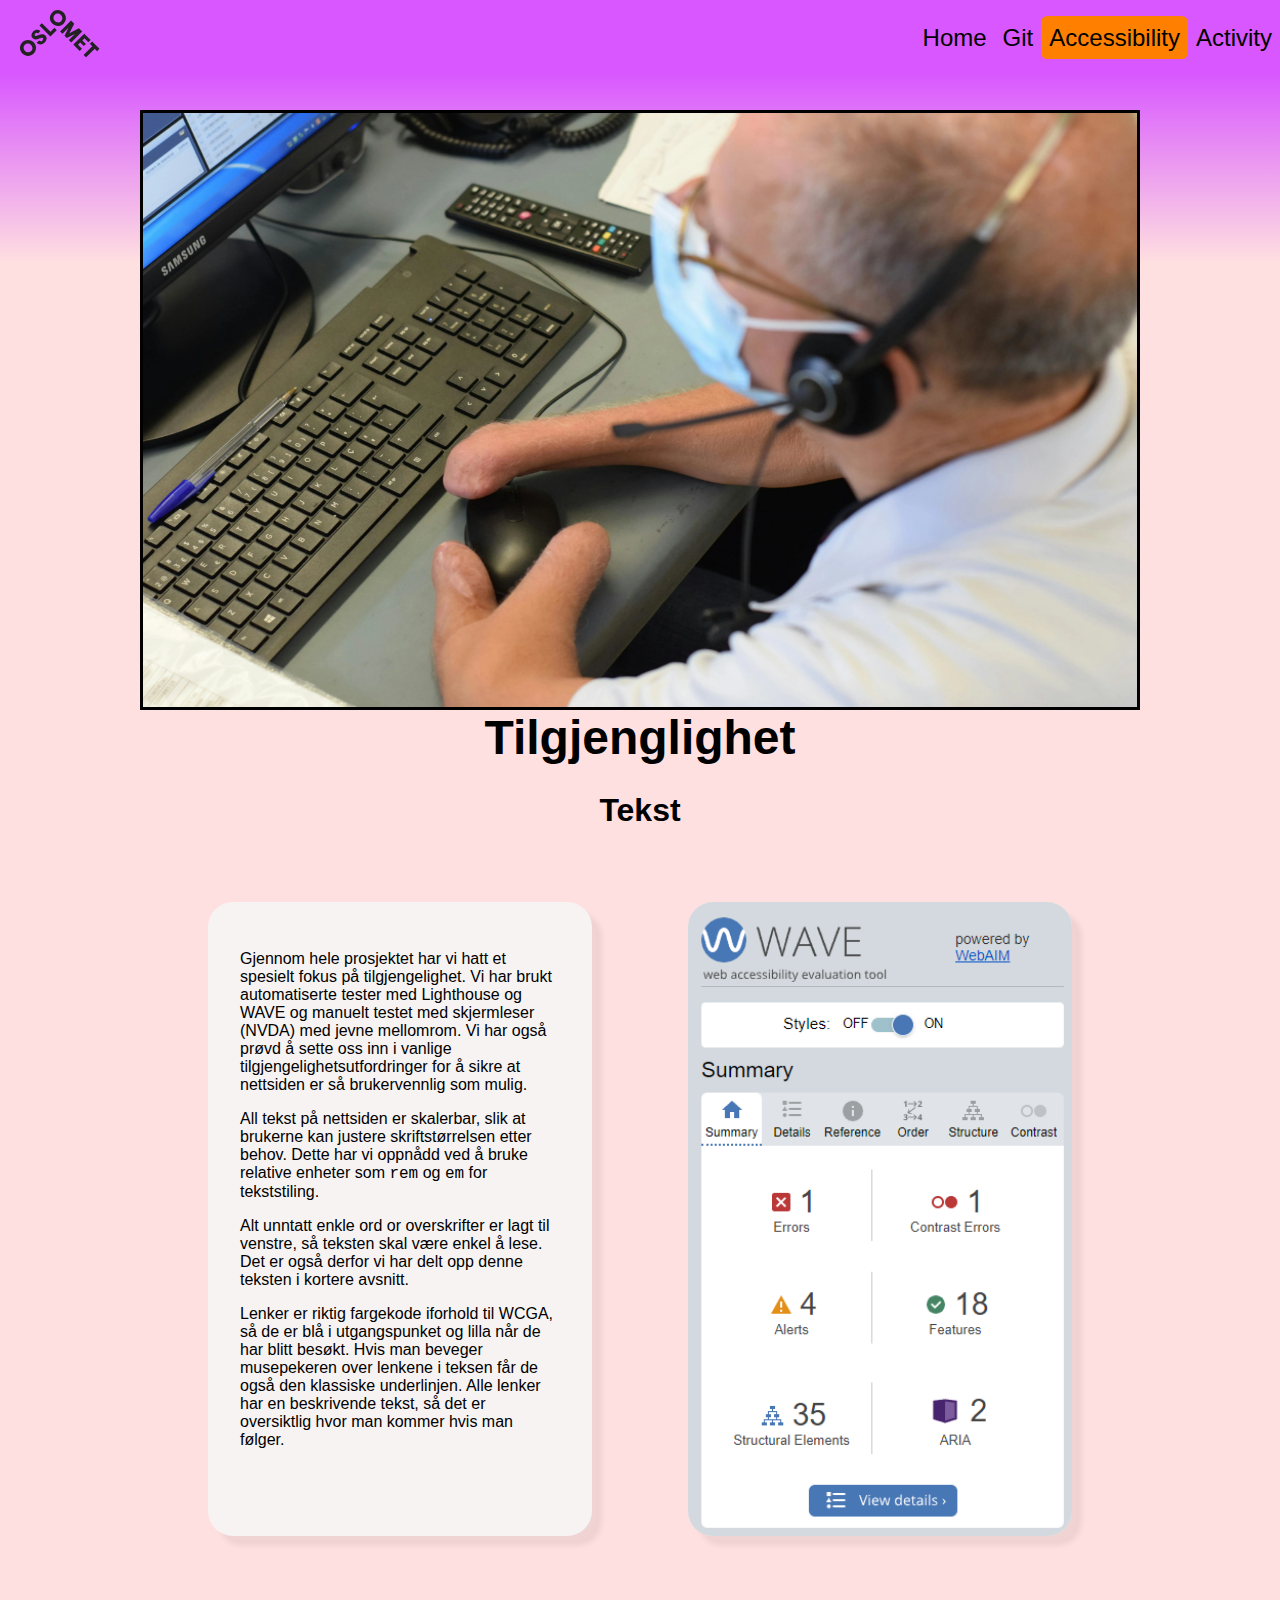
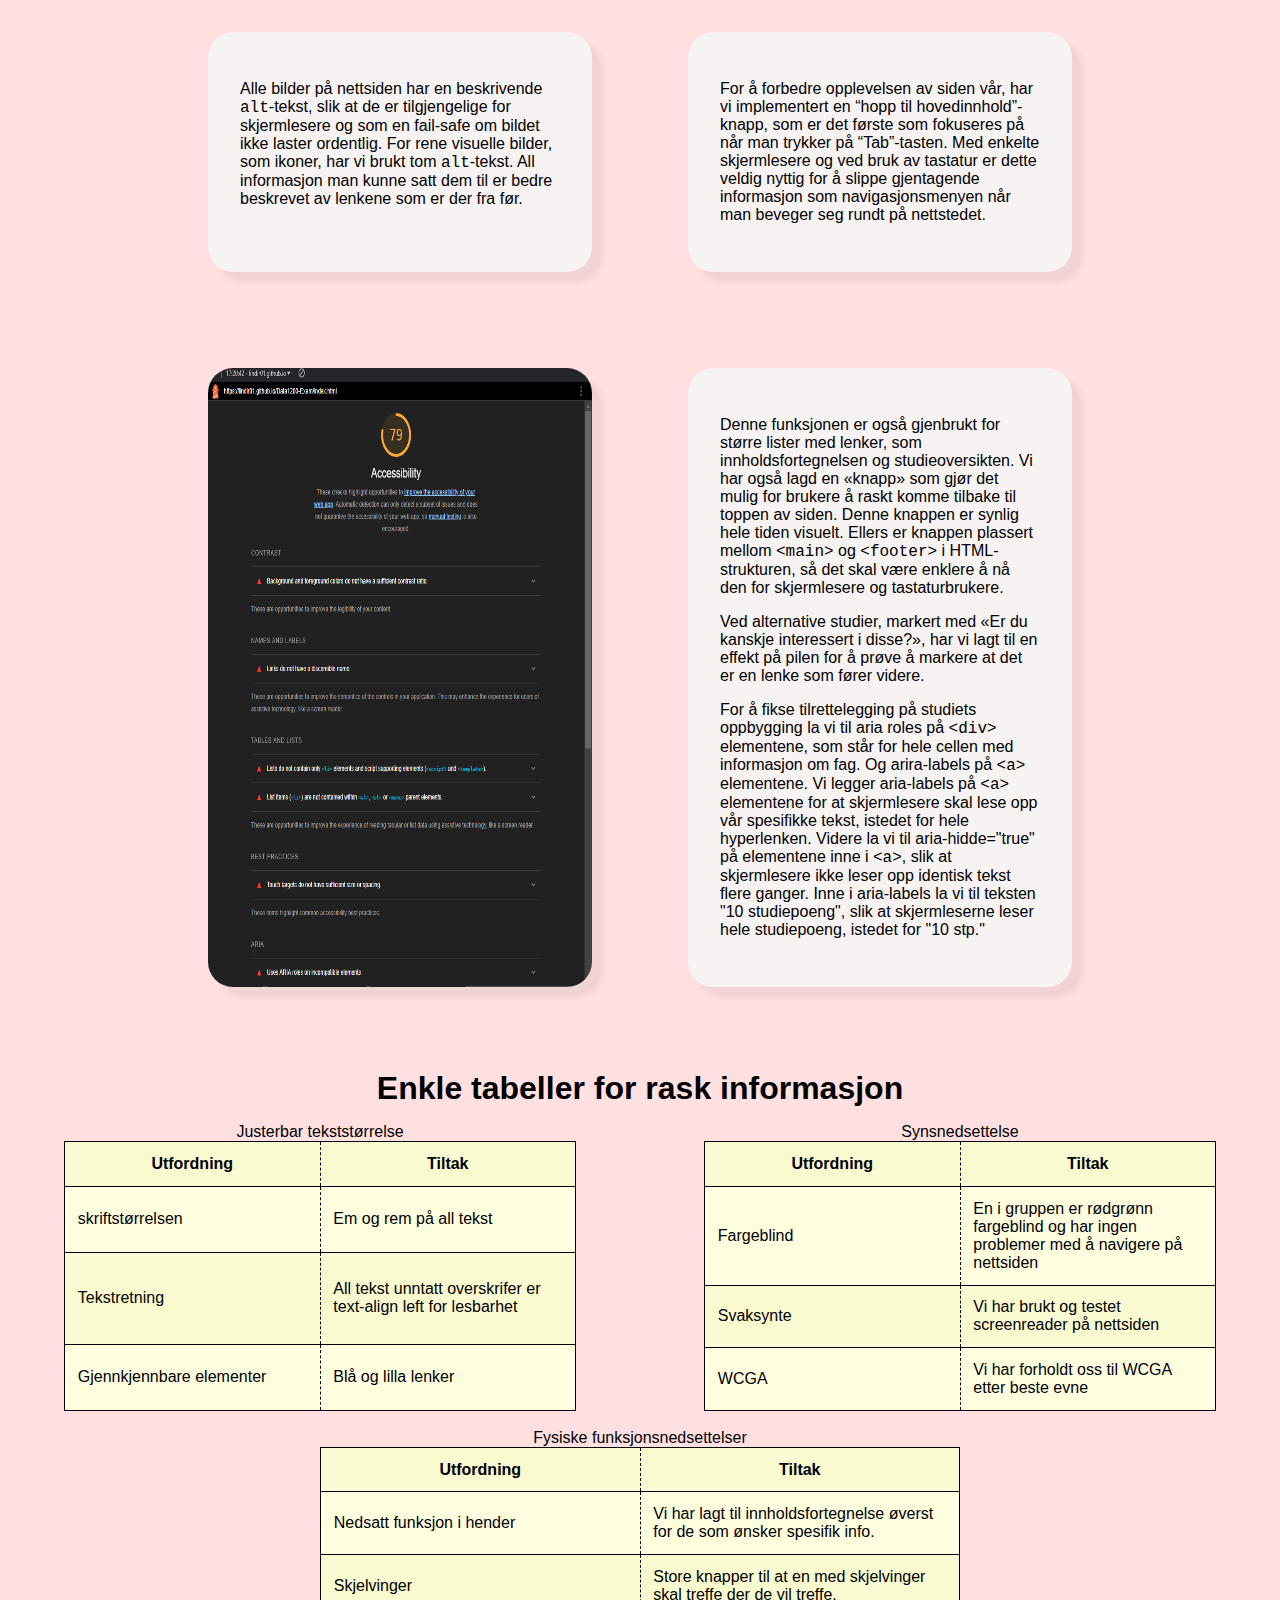
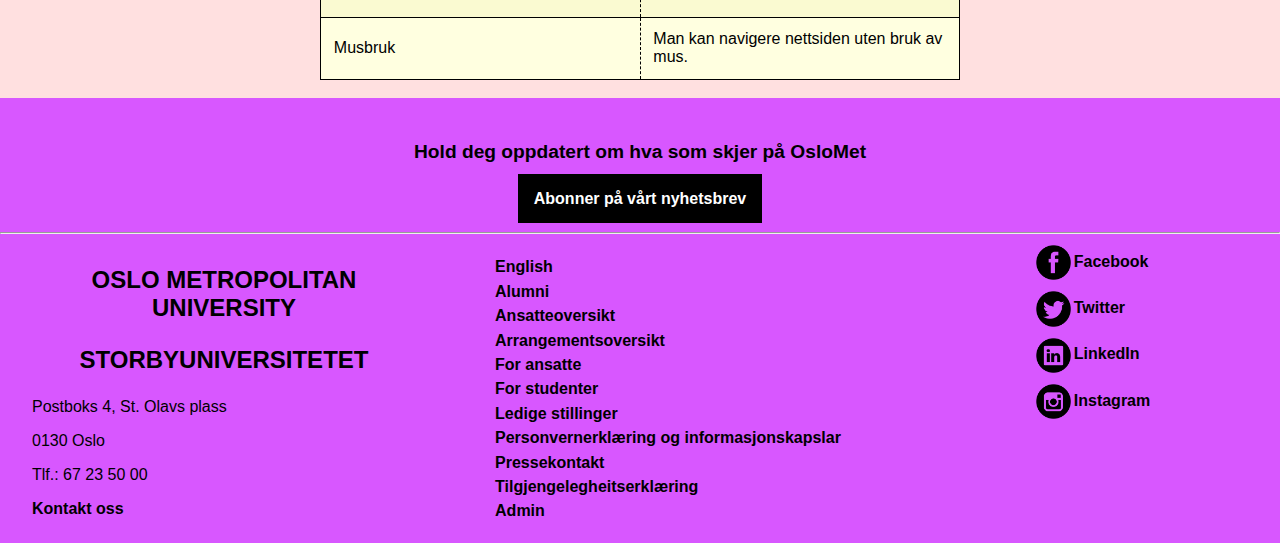
==== accessibility.html @ bd9e82fc "section -> article" ====
<!DOCTYPE html>
<html lang="no">

<head>
    <title>Accessibility - OsloMet</title>
    <link rel="icon" type="image/x-icon" href="media/images/shared/favicon-32x32.png">
    <meta name="viewport" content="width=device-width, initial-scale=1.0">
    <link rel="stylesheet" href="style/main.css">
    <meta charset="utf-8">
</head>

<body>
    <header>

        <!--for accesebility -->
        <a class="skiplinklist" href="#main">Hopp til innhold</a>
        
        <nav class="navbar">
            <!--oslomet logo white is clickable to home page-->
            <a href="index.html" class="logo-a">
                <img class="logo" src="media/images/shared/logo-uten-storbysuniversitetet.svg" alt="Logo for OsloMet" width="100px" height="100px">
            </a>

            <!--logo for burgermenu button-->
            <label class="hamburger-toggle-container" for="burger-toggle">
                <img src="media/images/shared/menu-black.svg" alt="Open menu" width="50px"><!-- Hidden behind logo -->
            </label>
            <!--actual checkbox button-->
            <input id="burger-toggle" type="checkbox">

            <!--menu and menu items-->
            <ul class="menu">
                <li class="navlist"><a href="index.html">Home</a></li>
                <li class="navlist"><a href="git.html">Git</a></li>
                <!--active class means its the page ur on and its highlighted-->
                <li class="navlist"><a href="accessibility.html" class="active">Accessibility</a></li>
                <li class="navlist"><a href="activity.html">Activity</a></li>
            </ul>
        </nav>
    </header>

    <main id="main" tabindex=”-1″>
        <div class="colorbox"></div>
        <img src="media/images/accessibility/accessibility.webp" width="250vw" class="firstmedia"
            alt="En person med nedsatt funksjonsevne i hendene bruker en datamaskin">
        <h1>Tilgjenglighet</h1>
        <h2>Tekst</h2>
        <article class="card-wrapper">
            <section class="card info-box">
                <p>
                Gjennom hele prosjektet har vi hatt et spesielt fokus på tilgjengelighet.
                Vi har brukt automatiserte tester  med Lighthouse og WAVE og manuelt testet med skjermleser (NVDA) med jevne mellomrom.
                Vi har også prøvd å sette oss inn i vanlige tilgjengelighetsutfordringer for å sikre at nettsiden er så brukervennlig som mulig. 
                </p>
                <p>
                All tekst på nettsiden er skalerbar, slik at brukerne kan justere skriftstørrelsen etter behov. 
                Dette har vi oppnådd ved å bruke relative enheter som <code>rem</code> og <code>em</code> for tekststiling. 
                </p>
                <p>
                Alt unntatt enkle ord or overskrifter er lagt til venstre, så teksten skal være enkel å lese. 
                Det er også derfor vi har delt opp denne teksten i kortere avsnitt.
                </p>
                <p>Lenker er riktig fargekode iforhold til WCGA, så de er blå i utgangspunket og lilla når de har blitt besøkt. 
               Hvis man beveger musepekeren over lenkene i teksen får de også den klassiske underlinjen.
                Alle lenker har en beskrivende tekst, så det er oversiktlig hvor man kommer hvis man følger.
                </p>
            </section>

            <img width="50%" src="media/images/accessibility/perna.png" alt="Lighthouse screenshot" class="card card-img">

            <section class="card info-box">
                <p> 
                     Alle bilder på nettsiden har en beskrivende <code>alt</code>-tekst, slik at de er tilgjengelige for skjermlesere og som en fail-safe om bildet ikke laster ordentlig. 
                    For rene visuelle bilder, som ikoner, har vi brukt tom <code>alt</code>-tekst. 
                    All informasjon man kunne satt dem til er bedre beskrevet av lenkene som er der fra før. 
                </p>
            </section>
            <section class="card info-box">
                <p> 
                    For å forbedre opplevelsen av siden vår, har vi implementert en “hopp til hovedinnhold”-knapp, som er det første som fokuseres på når man trykker på “Tab”-tasten. 
                    Med enkelte skjermlesere og ved bruk av tastatur er dette veldig nyttig for å slippe gjentagende informasjon som navigasjonsmenyen når man beveger seg rundt på nettstedet. 
                </p>
            </section>
            <img width="50%" src="media/images/accessibility/TEMP.png" alt="WAVE screenshot" class="card card-img">
            <section class="card info-box">
                <p>
                    Denne funksjonen er også gjenbrukt for større lister med lenker, som innholdsfortegnelsen og studieoversikten. 
                    Vi har også lagd en «knapp» som gjør det mulig for brukere å raskt komme tilbake til toppen av siden. 
                    Denne knappen er synlig hele tiden visuelt.
                    Ellers er knappen plassert mellom <code>&lt;main&gt;</code> og <code>&lt;footer&gt;</code> i HTML-strukturen, så det skal være enklere å nå den for skjermlesere og tastaturbrukere.
                </p> 
                <p> 
                    Ved alternative studier, markert med «Er du kanskje interessert i disse?», har vi lagt til en effekt på pilen for å prøve å markere at det er en lenke som fører videre. </p>
                  <p>  For å fikse tilrettelegging på studiets oppbygging la vi til aria roles på <code>&lt;div&gt;</code>  elementene, som står for hele cellen med informasjon om fag. Og arira-labels på <code>&lt;a&gt;</code> elementene. 
                    Vi legger aria-labels på <code>&lt;a&gt;</code>  elementene for at skjermlesere skal lese opp vår spesifikke tekst, istedet for hele hyperlenken. 
                    Videre la vi til aria-hidde="true" på elementene inne i <code>&lt;a&gt;</code>, slik at skjermlesere ikke leser opp identisk tekst flere ganger. 
                    Inne i aria-labels la vi til teksten "10 studiepoeng", slik at skjermleserne leser hele studiepoeng, istedet for "10 stp."
                </p>
            </section>               
        </article>
        <h2>Enkle tabeller for rask informasjon</h2>
        <!-- Tables -->
        <article class="table-wrapper">
            <!-- Table 1 -->
            <table class="accessibility-table top-tables">
                <caption>Justerbar tekststørrelse</caption>
                <thead>
                    <tr>
                        <th scope="col">Utfordning</th>
                        <th scope="col">Tiltak</th>
                    </tr>
                </thead>
                <tbody>
                    <tr>
                        <td>skriftstørrelsen</td>
                        <td>Em og rem på all tekst</td>
                    </tr>
                    <tr>
                        <td>Tekstretning</td>
                        <td>All tekst unntatt overskrifer er text-align left for lesbarhet</td>
                    </tr>
                    <tr>
                        <td>Gjennkjennbare elementer</td>
                        <td>Blå og lilla lenker</td>
                    </tr>
                </tbody>
            </table>
            <!-- Table 2 -->
            <table class="accessibility-table top-tables">
                <caption>Synsnedsettelse</caption>
                <thead>
                    <tr>
                        <th scope="col">Utfordning</th>
                        <th scope="col">Tiltak</th>
                    </tr>
                </thead>
                <tbody>
                    <tr>
                        <td>Fargeblind</td><!-- Utfordning -->
                        <td>En i gruppen er rødgrønn fargeblind og har ingen problemer med å navigere på nettsiden</td><!-- Tiltak -->
                    </tr>
                    <tr>
                        <td>Svaksynte</td><!-- Utfordning -->
                        <td>Vi har brukt og testet screenreader på nettsiden</td><!-- Tiltak -->
                    </tr>
                    <tr>
                        <td>WCGA</td><!-- Utfordning -->
                        <td>Vi har forholdt oss til WCGA etter beste evne</td><!-- Tiltak -->
                    </tr>
                </tbody>
            </table>
            <!-- Table 3 -->
            <table class="accessibility-table bottom-table">
                <caption>Fysiske funksjonsnedsettelser</caption>
                <thead>
                    <tr>
                        <th scope="col">Utfordning</th>
                        <th scope="col">Tiltak</th>
                    </tr>
                </thead>
                <tbody>
                    <tr>
                        <td>Nedsatt funksjon i hender</td>
                        <td>Vi har lagt til innholdsfortegnelse øverst for de som ønsker spesifik info.</td>
                    </tr>
                    <tr>
                        <td>Skjelvinger</td>
                        <td>Store knapper til at en med skjelvinger skal treffe der de vil treffe.</td>
                    </tr>
                    <tr>
                        <td>Musbruk</td>
                        <td>Man kan navigere nettsiden uten bruk av mus.</td>
                    </tr>
                </tbody>
            </table>
        </article>

    </main>

    <footer>
        <div class="footer-top">
            <p>Hold deg oppdatert om hva som skjer på OsloMet</p>
            <a href="https://www.oslomet.no/nyhetsbrev">Abonner på vårt nyhetsbrev</a>
        </div>
        <hr>
        <article>
            <div class="info">
                <div class="heading">
                    <p>OSLO&nbsp;METROPOLITAN UNIVERSITY</p>
                    <p>STORBYUNIVERSITETET</p>
                </div>
                <p>Postboks&nbsp;4, St.&nbsp;Olavs&nbsp;plass</p>
                <p>0130&nbsp;Oslo</p>
                <p>Tlf.:&nbsp;67&nbsp;23&nbsp;50&nbsp;00</p>
                <a href="https://www.oslomet.no/om/kontakt">Kontakt&nbsp;oss</a>
            </div>
            <ul class="lenker">
                <li><a href="https://www.oslomet.no/en">English</a></li>
                <li><a href="https://www.oslomet.no/alumni">Alumni</a></li>
                <li><a href="https://www.oslomet.no/om/ansatteoversikt">Ansatteoversikt</a></li>
                <li><a href="https://www.oslomet.no/om/arrangement/arrangementsoversikt">Arrangementsoversikt</a></li>
                <li><a href="https://www.oslomet.no/om/for-ansatte">For ansatte</a></li>
                <li><a href="https://www.oslomet.no/om/for-studenter">For studenter</a></li>
                <li><a href="https://www.oslomet.no/om/ledige-stillinger">Ledige stillinger</a></li>
                <li><a href="https://www.oslomet.no/om/personvernerklering-informasjonskapslar">Personvernerklæring og
                        informasjonskapslar</a></li>
                <li><a href="https://www.oslomet.no/om/pressekontakt">Pressekontakt</a></li>
                <li><a href="https://www.oslomet.no/om/tilgjengelegheitserklering">Tilgjengelegheitserklæring</a></li>
                <li><a href="https://www-admin.oslomet.no/admin/view/content/58148">Admin</a></li>
            </ul>
            <ul class="sosiale">
                <!--We got the social media icons from  Picons Social, a website where you can download free to use icons-->
                <li><a href="https://www.facebook.com/oslomet/"><img src="media\images\shared\facebook-icon.png" width="40px" height="40px">Facebook</a></li>
                <li><a href="https://twitter.com/oslomet"><img src="media\images\shared\twitter-icon.png" width="40px" height="40px">Twitter</a></li>
                <li><a href="https://no.linkedin.com/school/oslomet/"><img src="media\images\shared\linkedin-icon.png" width="40px" height="40px">LinkedIn</a></li>
                <li><a href="https://www.instagram.com/oslomet/?hl=nb"><img src="media\images\shared\instagram-icon.png" width="40px" height="40px">Instagram</a></li>
            </ul>
        </article>
    </footer>
</body>

</html>
---- style/main.css ----
/* CSS STRUCTURE

    REMEMBER TO ADD SPECIFIC LINES TO FIND EACH SEGMENT

    General Styles 1-1
        Format 1-1
        Text 1-1
        Table 1-1
    Site Wide 1-1
        Utilities 1-1
        Header 1-1
        Body 1-1
        Footer 1-1
        Media 1-1
    Page Specific 1-1
        Index 1-1
        Accessibility 1-1
        Git 1-1
        Activity 1-1
    Media Queries 1-1
        Thin Screen 1-1
            Site Wide 1-1
            Index 1-1

        Ultrawide 1-1
*/

/* notater for sorterting 
cards for sitewide */

/* Ascii art made big enough to read in the editor minimap */

/* || General Styles
 _______  _______  _        _______  _______  _______  _          _______ _________          _        _______  _______ 
(  ____ \(  ____ \( (    /|(  ____ \(  ____ )(  ___  )( \        (  ____ \\__   __/|\     /|( \      (  ____ \(  ____ \
| (    \/| (    \/|  \  ( || (    \/| (    )|| (   ) || (        | (    \/   ) (   ( \   / )| (      | (    \/| (    \/
| |      | (__    |   \ | || (__    | (____)|| (___) || |        | (_____    | |    \ (_) / | |      | (__    | (_____ 
| | ____ |  __)   | (\ \) ||  __)   |     __)|  ___  || |        (_____  )   | |     \   /  | |      |  __)   (_____  )
| | \_  )| (      | | \   || (      | (\ (   | (   ) || |              ) |   | |      ) (   | |      | (            ) |
| (___) || (____/\| )  \  || (____/\| ) \ \__| )   ( || (____/\  /\____) |   | |      | |   | (____/\| (____/\/\____) |
(_______)(_______/|/    )_)(_______/|/   \__/|/     \|(_______/  \_______)   )_(      \_/   (_______/(_______/\_______) 
Format 1-1
Text   1-1    */
/*  -Format */

html {
    scroll-behavior: smooth;
}

:root {
    --primarycolor: hsl(286, 100%, 67%);  /* Når vi finner farge vi vil lande på: https://venngage.com/tools/accessible-color-palette-generator // https://coolors.co/contrast-checker/07111d-ccb3e6 */
    --secondarycolor: hsl(0, 100%, 94%);
    --highlightcolor: hsl(30, 100%, 50%);
    --courseboxes: hsl(0, 0%, 81%);
    --valgfagboxes: hsl(0, 0%, 76%);
    --card-background: hsl(0, 18%, 96%);
    --black: hsl(0, 0%, 0%);
    --white: hsl(0, 0%, 100%);
    --blackshadow: hsla(0, 0%, 7%, 0.063);
    --table-odd: hsl(60, 100%, 94%);
    --table-even: hsl(60, 80%, 90%);
}


main {
    display: flex;
    flex-direction: column;
    overflow: hidden;
}

body {
    margin: 0;
    padding: 0;
    background-color: var(--secondarycolor);
    font-family: Arial, Helvetica, sans-serif;
    font-size: 1rem;
}

article {
    margin-left: auto;
    margin-right: auto;
    scroll-margin: 30vh;
}

*,
*::before,
*::after {
    box-sizing: border-box;
}

/*  -Text */


.intro, h1,h2,h3,h4 {text-align: center;}

h1 {
    margin-top: 0;
    margin-bottom: 0;
    margin-right: auto;
    margin-left: auto;
    padding-top: 0;
    padding-bottom: 0;
    font-size: 3em;
}

h1+p,
h2 {
    font-size: 2em;
    margin-bottom: 0.5em;
}


a {
    text-decoration: none;
}

.link-underline a,
.card a {
    font-weight: bold;
    border-bottom: 2px
    
}

.link-underline a:hover {
    border-bottom: 2px solid black;
}


.text-section {
    width: 100%;
    padding: 1rem 4rem 1rem 4rem;
}

.text-section .heading{font-size: 2rem;}

.center-text {
    margin-left: auto;
    margin-right: auto;
}

/* -Table */
table{
    border-collapse: collapse;
    border-style: solid;
    border-color: var(--black);
    border-width: 1px;
    margin-left: auto;
    margin-right: auto;
    margin-bottom: 2vh;
}

tr {
    border-bottom-style: solid;
    border-bottom-color: var(--black);
    border-bottom-width: 1px;
}

th, td {
    border-style: dashed;
    border-color: var(--black);
    border-width: 1px;
    padding-left: 1px;
    padding-top: 0.5em;
    padding-bottom: 0.75em;
    padding: 1vw;
}

tbody tr:nth-child(odd) {background-color: var(--table-odd)}
tbody tr:nth-child(even),thead {background-color: var(--table-even)}

/* ────────────────────────────────────────────────────────────── */

/* || Site Wide
 _______ __________________ _______            _________ ______   _______ 
(  ____ \\__   __/\__   __/(  ____ \  |\     /|\__   __/(  __  \ (  ____ \
| (    \/   ) (      ) (   | (    \/  | )   ( |   ) (   | (  \  )| (    \/
| (_____    | |      | |   | (__      | | _ | |   | |   | |   ) || (__    
(_____  )   | |      | |   |  __)     | |( )| |   | |   | |   | ||  __)   
      ) |   | |      | |   | (        | || || |   | |   | |   ) || (      
/\____) |___) (___   | |   | (____/\  | () () |___) (___| (__/  )| (____/\
\_______)\_______/   )_(   (_______/  (_______)\_______/(______/ (_______/
Utilities 1-1
Header 1-1
Body 1-1
Footer 1-1
Media 1-1                                                                          
*/

/* -Utilities */
.heading {
    font-size: 1.5em;
    font-weight: bold;
    text-align: center;
    color: var(--black)
}

.card-wrapper {
    display: flex;
    flex-wrap: wrap;
    justify-content: center;
    padding-top: 1vh;
    padding-bottom: 1vh;
}

.card {
    float: left;
    overflow: hidden;
    box-shadow: 10px 10px 5px var(--blackshadow); /* https://www.w3schools.com/css/css3_shadows_box.asp */
    box-sizing: border-box;
    width: 30%;
    border-radius: 25px;
    min-width: 150px;
    background-color: var(--card-background);
}

.card-wide{width: 65%;}

.card-img{
    margin: 3rem;
    min-width: 350px;            
}



.pagenavigationsection {
    display: flex;
    gap: 3rem;
    padding-top: 1rem;
    padding-bottom: 4rem;
}

.pagenavigation,
.pagenavigation ul  {
    border-left-width: 2px;
    border-left-style: solid;
    border-left-color: black;
    padding: 0;
    padding-bottom: 3px;
    list-style: none;
    list-style-position: inside;
}


.pagenavigation>li>a {
    margin-top: 0.67em;
    margin-bottom: 0.67em;
    font-size: 1.5em;
    font-weight: bold;
    line-height: 2em;
}

.pagenavigation>li>ul>li {padding-bottom: 7px;}

.pagenavigation>li>a::before,
.pagenavigation ul li::before {content: "────";}

/* Class for scrolling */
.scroll-top {
    position: fixed;
    z-index: 12;
    display: flex;
    bottom: 1vw;
    right: 1vw;
}

.scroll-top a {
    border-radius: .25rem;
    padding: 1rem;
    color: hsl(0, 0%, 100%);
    font-weight: 700;
    background-color: hsl(240, 100%, 50%);
}


/* -Header */
/*color on header, but not on activity since activity should be see throu*/
header:not(.activity-header) {
    z-index: 20;
    height: 4.5rem;
    width: 100%;
    background-color: var(--primarycolor);
}

/*highlight the active page ur on*/
.navbar .active {background-color: var(--highlightcolor);}

/*style the menu items text*/
.navbar a {
    border-radius: 0.4rem;
    padding: 0.5rem;
    font-size: 1.5rem;
    color: var(--black);
    text-align: center;
}

/*hover effecct*/
.navbar a:hover:not(.active, .logo-a) {background-color: var(--secondarycolor)}
#burger-toggle {display: none;}

.hamburger-toggle-container img {height: 2.5rem;}

/*size of toggle button for hamburger menu*/
.hamburger-toggle-container {
    position: absolute;
    top: 1rem;
    right: 1rem;
}

/*size of logo for burger menu*/
.logo {
    position: absolute;
    top: 0.6rem;
    left: 0.6rem;
    height: 3rem;
}


/* -Footer START*/
footer {
    /* Makes it so that the footer reaches all the way to the bottom of the screen */
    bottom: 0px;
    background-color: var(--primarycolor);
}

/* footer-top class seperates the top of the footer from the rest.
to get the footer to be built out of two seperate parts*/
.footer-top {
    padding: 1rem;
    text-align: center;
}

/* Makes the paragraphs on the top part of the footer bigger, making it more like a title*/
.footer-top p {
    padding: 0.5rem;
    font-size: larger;
    font-weight: 600;
}

/* Creates a noticable button for the news signup link */
.footer-top a {
    padding: 1rem;
    color: white;
    background-color: var(--black);
}

/* Gives all the bottom-footer links a constant dark colour with a heavier font */
footer a {
    color: var(--black);
    font-weight: 700;
}

/* Makes it so that when you hover your mouse over a link, it creates a clear line beneath it */
footer a:hover {text-decoration-line: underline;}

footer ul {
    list-style: none;
}

/* Creates space between the links in the footer */
footer li {padding-bottom: 0.4em;}

/* Creates a grid for the bottom layer of the footer */
footer article {
    display: grid;
    grid-template-columns: 30vw auto minmax(300px, 30vw) 1rem;
    grid-auto-rows: minmax(100px, auto);
    margin: auto;
    padding-left: 2rem;
}

/* Places the content in each class in the center of each column */
.info,
.lenker,
.sosiale {justify-self: center;}

/* Decides the placement of each class in the grid */
.info {grid-column: 1 / 2;}
.lenker {grid-column: 2 / 3;}

/* Creates grid location and adjusts position of social media icons */
.sosiale {
    grid-column: 3 / 4;
    margin-top: 0;
    max-width: fit-content;
}

/* Makes the social media icons line up with the text on their right */
footer img {
    position: relative;
    padding: 2%;
    vertical-align: middle;
}

/* -Footer END*/


/* -Media */
.firstmedia {
    margin-top: -12%;
    margin-left: auto;
    margin-right: auto;
    max-height: 600px;
    width: 80%;
    max-width: 1000px;
    border-style: solid;
}

video {
    margin-top: -15%;
    max-width: 1200px;
    border-style: solid;
}


/* -Body */
.section-primary-color {
    width: 100%;
    background-color: var(--primarycolor);
}

.section-secondary-color {
    width: 100%;
    background-color: var(--secondarycolor);
}

.colorbox {
    height: 15vmax;
    width: 100%;
    background-image: linear-gradient(var(--primarycolor), var(--secondarycolor));
}

/* ────────────────────────────────────────────────────────────── */

/* || Page Specific
 _______  _______  _______  _______    _______  _______  _______  _______ _________ _______ _________ _______ 
(  ____ )(  ___  )(  ____ \(  ____ \  (  ____ \(  ____ )(  ____ \(  ____ \\__   __/(  ____ \\__   __/(  ____ \
| (    )|| (   ) || (    \/| (    \/  | (    \/| (    )|| (    \/| (    \/   ) (   | (    \/   ) (   | (    \/
| (____)|| (___) || |      | (__      | (_____ | (____)|| (__    | |         | |   | (__       | |   | |      
|  _____)|  ___  || | ____ |  __)     (_____  )|  _____)|  __)   | |         | |   |  __)      | |   | |      
| (      | (   ) || | \_  )| (              ) || (      | (      | |         | |   | (         | |   | |      
| )      | )   ( || (___) || (____/\  /\____) || )      | (____/\| (____/\___) (___| )      ___) (___| (____/\
|/       |/     \|(_______)(_______/  \_______)|/       (_______/(_______/\_______/|/       \_______/(_______/
Index 1-1
Accessibility 1-1
Git 1-1
Activity 1-1                                                                                                               
*/

/* -Index */
a.skiplinklist {
    position: absolute;
    z-index: -10;
    overflow: hidden;
    color: #fff;
    padding-left: 5px;
    padding-right: 5px;
    padding-top: 5px;
    padding-bottom: 5px;
    font-size: 2em;
    background-color: var(--black);
}

a.skiplinklist:focus,
a.skiplinklist:active {
    z-index: 10;
    overflow: auto;
}
/* Black tag-cloud code from https://www.w3schools.com/howto/howto_css_tag_cloud.asp */
.tag-wrap {
    max-width: 70%;
    text-align: center;
}

.tag-cloud {
    display: inline-block;
    padding-top: 8px;
    margin-bottom: 8px;
    padding-bottom: 8px;
    padding-left: 20px;
    padding-right: 20px;
    border-radius: 25px;
    color: white;
    font-family: Arial;
    font-size: 1.3em;
    background-color: var(--black);
}

.tag-cloud img {padding: 0px;}

.info-box {
    margin: 3em;
    padding: 2em;
}

.profile-POC {
    max-width: 300px;
    border: 1px solid black;
    border-radius: 25px;
    margin: auto;
    margin-top: 20px;
    padding-bottom: 5px;
    text-align: center;
    font-family: arial;
    box-shadow: 10px 10px 8px 4px var(--blackshadow);
    background-color: var(--card-background);
}

.profile-POC-position {color: rgb(87, 87, 87);}

.field-of-study ul {margin: auto;}

/* Important that field-of-study li is kept in this order */
.field-of-study li {
    margin-right: 10px;
    list-style: none;
    background-color: var(--card-background);
}

/* Effects second list */
.field-of-study .item li {
    display: inline;
    color: var(--black);
    border-right: .0625rem solid var(--black);
    margin-right: .625rem;
    padding-right: .625rem;
    line-height: .875rem;
    font-size: 1rem;
}
/* Effects only first list */
.field-of-study>li {
    margin-left: auto;
    margin-right: auto;
    border-style: solid;
    border-width: 2px;
    border-color: var(--black);
    width: 50vw;
    min-width: 400px; 
}
/* Field of study specific order end */

/* No border on last child in nested list */
.item li:last-child {
    border: none;
    margin-right: 0;
    padding-right: 0;
}

.field-of-study-list {
    align-items: center;
    color: var(--black);
    display: flex;
    min-height: 110px;
    padding: 1.1875rem 1.875rem 1.1875rem 0;
}

.field-of-study-list>p {
    width: 33%;
    padding-left: 3vw;
}

.field-of-study-icon {
    margin-left: auto;
    width: 15px;
    height: 15px;
    padding: 0px;
}

/*https://nestedsoftware.com/2019/11/05/card-with-expand-on-hover-effect-2ccm.200941.html */
/* arrow animation on field of study element */
.field-of-study li:hover img {
    transform: translate3D(0, -1px, 0) scale(2);
    transition: all .4s ease;
    cursor: pointer;
}

/* -|Bachelor structure */
/* classes related to the preview of semesters through the bachelor degree */
/* classes for the courses are numerated by semester then class, 
course0203-box would be the box for the third class in the second semester*/
.subject-group {
    margin-top: 2.5vh;
    margin-left: auto;
    margin-right: auto;
    padding-top: 1.5vh;
    padding-bottom: 1.5vh;
    text-align: center;
    color: white;
    background-color: rgb(78, 78, 78);
}

.year-wrapper {
    display: grid;
    grid-template-rows: 20vw 2vw 20vw 2vw;
    justify-items: center;
    margin-top: 10px;
}

.semester-wrapper {
    display: grid;
    grid-template-rows: 9vw 0.5vw 9vw;
    grid-template-columns: 8vh 15vh 15vh 15vh 15vh 18vh 18vh;
    grid-gap: 0.5vw;
    align-items: center;
    width: 100%;
    height: 100%;
    padding-bottom: 1vh;
}

.year1 {grid-row: 1;}
.year2 {grid-row: 3;}
.year3 {grid-row: 5}

.semester01,
.semester02{
    display: flex;
    border-bottom: 5px solid black;
}
.semester01 {grid-row: 1;}
.semester02 {grid-row: 3;}

.card-subject {
    display: flex;
    align-items: center;
    width: 100%;
    height: 100%;
    padding-top: 10px;
    padding-bottom: 10px;
    padding-left: 20px;
    padding-right: 5px;
}
.heading-electives {
    font-size: 1em;
    font-weight: bold;
    text-align: center;
    color: var(--black)
}
.valgfag-box {background-color: var(--valgfagboxes);}

.valgfag-box div p{margin:0.3em;}

/* First semester */
.course0101-box {
    grid-row: 1;
    grid-column: 2/4;
}

.course0102-box {
    grid-row: 1;
    grid-column: 4/6;
}

.course0103-box {
    grid-row: 1;
    grid-column: 6/7;
}

.course0104-box {
    grid-row: 1;
    grid-column: 7/8;
}


/* Second semester */
.course0201-box {
    grid-row: 3;
    grid-column: 2/4;
}

.course0202-box {
    grid-row: 3;
    grid-column: 4/6;
}

.course0203-box {
    grid-row: 3;
    grid-column: 6/8;
}

/* Third semester */
.course0301-box {
    grid-row: 1;
    grid-column: 2/4;
}

.course0302-box {
    grid-row: 1;
    grid-column: 4/6;
}

.course0303-box {
    grid-row: 1;
    grid-column: 6/8;
}

/* Fourth semester */
.course0401-box {
    grid-row: 3;
    grid-column: 2/4;
}

.course0402-box {
    grid-row: 3;
    grid-column: 4/6;
}

.course0403-box {
    grid-row: 3;
    grid-column: 6/8;
}

/* Fifth semester */
.course0501-box {
    grid-row: 1;
    grid-column: 2/4;
}

.course0502-box {
    grid-row: 1;
    grid-column: 4/6;
}

.course0503-box {
    grid-row: 1;
    grid-column: 6/8;
}

/* Sixth semester */
.course0601-box {
    grid-row: 3;
    grid-column: 2/6;
}

.course0602-box {
    grid-row: 3;
    grid-column: 6/8;
}

/* -Accessibility */
.table-wrapper{
    display: flex;
    flex-direction: row;
    flex-wrap: wrap;
    justify-content: space-evenly;
    width: 100vw;
}

.top-tables{
    width: 40%;
}

.bottom-table{
    width:50%;
}

.accessibility-table td:nth-child(2){
    width:50%;
}

/* -Git */

/* Sets the size of the entire git table, aswell as the size of the different columns*/
.git-table{width: 90%;}
.git-table th:nth-child(odd){width: 20%;}
.git-table th:nth-child(2){width: 60%;}

/* -Activity */
/* Header Activity START */
.navbar-activity {
    position: absolute;
    z-index: 9;
    width: 100%;
}

/*activityFooter klassen er laget spesefikt for Activity-pagen, slik at footeren skiller seg ut fra de andre sidene og bedre matcher temaet til siden.*/
/* Makes paragraphs in footer bigger and more like a title */
.activityFooter p {
    padding: 0.5rem;
    font-size: larger;
    font-weight: 600;
}

/* Makes the link appear as a button */
.activityFooter a {
    padding: 1rem;
    color: white;
    background-color: var(--black);
}

/* Changes the apperance of the activityFooter, and makes the text aligned to the center*/
.activityFooter {
    padding: 7px;
    text-align: center;
    background-color: lightgrey;
}



/* Hero Activity START https://www.w3schools.com/howto/howto_css_hero_image.asp*/
.hero-activity {
    z-index: 1;
    background-image: linear-gradient(rgba(0, 0, 0, 0.5), rgba(0, 0, 0, 0.5)), url("../media/images/activity/hero-activity.jpg");

    /* Set a specific height */
    height: 550px;
    width: 100%;

    /* Position and center the image to scale nicely on all screens */
    position: relative;
    background-position: center;
    background-repeat: no-repeat;
    background-size: cover;
}
/* styling of title and subtitle on hero*/
.hero-activity h1 {margin-top: 12rem;}
.hero-activity p {padding-top: 0.2rem;}

.hero-activity h1,
.hero-activity p {
    color: var(--white);
}

/* Hero Activity END */


/* burger menu icon*/
/*placement of burger icon*/
.activity-header .hamburger-toggle-container {
    position: absolute;
    z-index: 9;
    top: 10px;
    right: 10px;
}

/*size and display of burger icon*/
.activity-header .hamburger-toggle-container img {
    display: block;
    width: 40px;
    height: 40px;
}

/*add mouse pointer*/
.activity-header .hamburger-toggle-container {cursor: pointer;}

/* Burger Dropdown */
.activity-header .menu {
    position: absolute;
    z-index: 8;
    top: 0;
    right: 0rem;
    flex-direction: column;
    border-radius: 25px;
    width: 20rem;
    margin-top: -0rem;
    padding-left: 0;
    list-style-type: none;
    background-color: var(--black);
}

/*styling and hide the items of the menu*/
.activity-header .menu li {
    overflow: hidden;
    height: 0px;
    text-align: center;
    color: var(--white);
}

/* on hover burgermenu item in activity change color, but not logo ass it should not have hover effect */
.navbar-activity .navlist:hover:not(.active, .logo-a, .hamburger-toggle-container) {
    background-color: hsl(0, 1%, 32%);
}

/* when burger menu button clicked changes the menu element to show/expand */
.activity-header #burger-toggle:checked~.menu li {
    position: relative;
    transition-duration: 0.3s;
    border-radius: 25px;
    height: 3rem;
    padding: 3rem;
}

/* Header Activity END */

/*shadow to make depth on the activity page*/
.shadow-bottom {box-shadow: 0px 10px 5px var(--blackshadow);}
.shadow-top {box-shadow: 0px -10px 5px var(--blackshadow);}

/* Trip List from activity page START */

/*size list item*/
.trip-listitem {
    width: 30%;
    min-width: 300px;
    border-radius: 25px;
    padding: 0;
    margin: 1vw;
}

/*make image be on top ad right placement, seperating text and image*/
.image-box-card {
    overflow: hidden;
    max-height: 12.5rem;
    margin-top: -2rem;
}

/*image styling*/
.trip-listitem img {
    margin-top: -1.5rem;
    object-fit: cover;
    width: 100%;
    height: 15rem;
}

/*Makes cards popp when hovered, but might make user believe it's a link. 
https://nestedsoftware.com/2019/11/05/card-with-expand-on-hover-effect-2ccm.200941.html*/
.trip-listitem:hover {
    transform: translate3D(0, -1px, 0) scale(1.03);     /* move up slightly and zoom in */
    box-shadow: 8px 28px 50px rgba(39, 44, 49, .07), 1px 6px 12px rgba(39, 44, 49, .04);
    transition: all .4s ease;    /* zoom in */
    cursor: pointer;
}


/* code partially from https://stackoverflow.com/questions/33058004/applying-an-ellipsis-to-multiline-text */
.trip-listitem p {
    display: -webkit-box;
    line-clamp: 3;
    -webkit-line-clamp: 3;
    -webkit-box-orient: vertical;
    overflow: hidden;
    padding: 0em 1em 0em;
    color: var(--black);
    font-weight: none;
}


/* ────────────────────────────────────────────────────────────── */

/* || MEDIA QUERIES 
 _______  _______  ______  _________ _______    _______           _______  _______ _________ _______  _______ 
(       )(  ____ \(  __  \ \__   __/(  ___  )  (  ___  )|\     /|(  ____ \(  ____ )\__   __/(  ____ \(  ____ \
| () () || (    \/| (  \  )   ) (   | (   ) |  | (   ) || )   ( || (    \/| (    )|   ) (   | (    \/| (    \/
| || || || (__    | |   ) |   | |   | (___) |  | |   | || |   | || (__    | (____)|   | |   | (__    | (_____ 
| |(_)| ||  __)   | |   | |   | |   |  ___  |  | |   | || |   | ||  __)   |     __)   | |   |  __)   (_____  )
| |   | || (      | |   ) |   | |   | (   ) |  | | /\| || |   | || (      | (\ (      | |   | (            ) |
| )   ( || (____/\| (__/  )___) (___| )   ( |  | (_\ \ || (___) || (____/\| ) \ \_____) (___| (____/\/\____) |
|/     \|(_______/(______/ \_______/|/     \|  (____\/_)(_______)(_______/|/   \__/\_______/(_______/\_______)

Thin Screen 1-1
Ultrawide 1-1                                                                                              
*/


@media (min-width:801px) {
    /*changes menu items to be in row and make allways visible*/
    .menu {
        float: right;
        display: flex;
        flex-direction: row;
        margin-top: 1.5rem;
        list-style-type: none;
    }

    /*hide image when big screen*/
    .hamburger-toggle-container img {
        display: none;
    }
}

/* Small screen */
@media (max-width: 800px) {
    section {
        scroll-margin: 10vh;
    }

    article {
        width: 100%;
        min-width: auto;
    }

    /*changes menu to downwords list and gives backround color*/
    .menu {
        background-color: var(--primarycolor);
        padding-left: 0;
        position: absolute;
        z-index: 10;
        top: 3.5rem;
        right: 1.5rem;
        flex-direction: column;
        list-style-type: none;
    }


    .menu li {
        z-index: 11;
        overflow: hidden;
        height: 0px;
    }

    .hamburger-toggle-container {cursor: pointer;}    

    /*change size of menu items and placement when burger menu toggled*/
    #burger-toggle:checked~.menu li {
        position: relative;
        transition-duration: 0.3s;
        height: 3rem;
        padding-top: 0.7rem;
        padding: 0.5rem;
    }

    .colorbox {
        display: none;
        height: none;
    }

    .firstmedia,
    video {
        border: none;
        width: 100%;
        margin-top: 1vh;
        margin-left: 1vw;
        padding-right: 2vw;
    }

    /*make the 2 pagenav be under eachother when too small screen*/
    .pagenavigationsection{
        flex-direction: column;
        gap: 0;
        margin-left: 13vw;
        padding-top: 10px;
        padding-bottom: 0;
    }

    .tag-wrap{max-width: fit-content;}

    .field-of-study {
        overflow: hidden;
        margin: 0;
        margin-bottom: 30px;
        padding-left: 0;
    }

    .skiplinklist{
        overflow: hidden;
        display: none;
    }

    .card-wrapper>section {
        width: 80%;
        margin: 6px;
    }

    .footer-top {
        grid-row: 1;
        grid-column: 1;
    }

    .lenker,
    .sosiale,
    .info {
        justify-self: auto;
        padding-left: 10%;
    }

    .lenker {
        grid-row: 2;
        grid-column: 1;
    }

    .info {
        grid-row: 1;
        grid-column: 1;
    }

    .sosiale {
        grid-row: 3;
        grid-column: 1;
    }

    footer img {
        padding: 1%;
        vertical-align: middle;
    }

    .git-table{
        overflow-x: auto; 
        width: 98%;
    }

    .git-table td:nth-child(1){min-width: 10%;}
    .git-table td:nth-child(2){min-width: 30%;}
    .git-table td:nth-child(3){max-width: 5%;}

    .table-wrapper{
        display: flex; 
        flex-direction: column;
        max-width: 98%;
        margin: auto;
    }
    
    .accessibility-table{width: 100%;}
    .accessibility-table td:nth-child(1){width: 5%;}
    .accessibility-table td:nth-child(2){width: 65%;}
}

@media (max-width: 1500px) {
    .year-wrapper {
        grid-template-rows: auto;
    }

    .semester-wrapper {
        grid-template-rows: auto;
        grid-template-columns: 45vw minmax(auto, 5vw) 45vw;
        width: 100%;
        margin-right: 2vw;
        margin-left: 2vw;
    }

    .semester01 {
        grid-row: 1;
        grid-column: 1;
        margin-top: 10px;
        padding-left: 10px;
        padding-right: 10px;
        background-color: #f1f1f1;
    }

    .semester02 {
        grid-row: 1;
        grid-column: 3;
        margin-top: 10px;
        padding-left: 10px;
        padding-right: 10px;
        background-color: #f1f1f1;
    }

    .year-wrapper .year1,
    .year-wrapper .year2,
    .year-wrapper .year3 {
        grid-column: 1;
    }

    .year1,
    .year2,
    .year3 {
        display: flex;
        justify-content: center;
        align-items: center;
    }

    .year1 {grid-column: 1;}
    .year2 {grid-column: 3;}
    .year3 {grid-column: 5;}


    /* Flips the grid to be vertical instead of horizontal */
    /* swapped row with column, and vice versa */
    /* First semester */
    .course0101-box {
        grid-column: 1;
        grid-row: 2/4;
    }

    .course0102-box {
        grid-column: 1;
        grid-row: 4/6;
    }

    .course0103-box {
        grid-column: 1;
        grid-row: 6/7;
    }

    .course0104-box {
        grid-column: 1;
        grid-row: 7/8;
    }

    /* Second semester */
    .course0201-box {
        grid-column: 3;
        grid-row: 2/4;
    }

    .course0202-box {
        grid-column: 3;
        grid-row: 4/6;
    }

    .course0203-box {
        grid-column: 3;
        grid-row: 6/8;
    }

    /* Third semester */
    .course0301-box {
        grid-column: 1;
        grid-row: 2/4;
    }

    .course0302-box {
        grid-column: 1;
        grid-row: 4/6;
    }

    .course0303-box {
        grid-column: 1;
        grid-row: 6/8;
    }

    /* Fourth semester */
    .course0401-box {
        grid-column: 3;
        grid-row: 2/4;
    }

    .course0402-box {
        grid-column: 3;
        grid-row: 4/6;
    }

    .course0403-box {
        grid-column: 3;
        grid-row: 6/8;
    }

    /* Fifth semester */
    .course0501-box {
        grid-column: 1;
        grid-row: 2/4;
    }

    .course0502-box {
        grid-column: 1;
        grid-row: 4/6;
    }

    .course0503-box {
        grid-column: 1;
        grid-row: 6/8;
    }

    /* Sixth semester */
    .course0601-box {
        grid-column: 3;
        grid-row: 2/6;
    }

    .course0602-box {
        grid-column: 3;
        grid-row: 6/8;
    }
}

@media only screen and (min-width:2000px) {
    video {
        margin-top: -30%;
    }
}
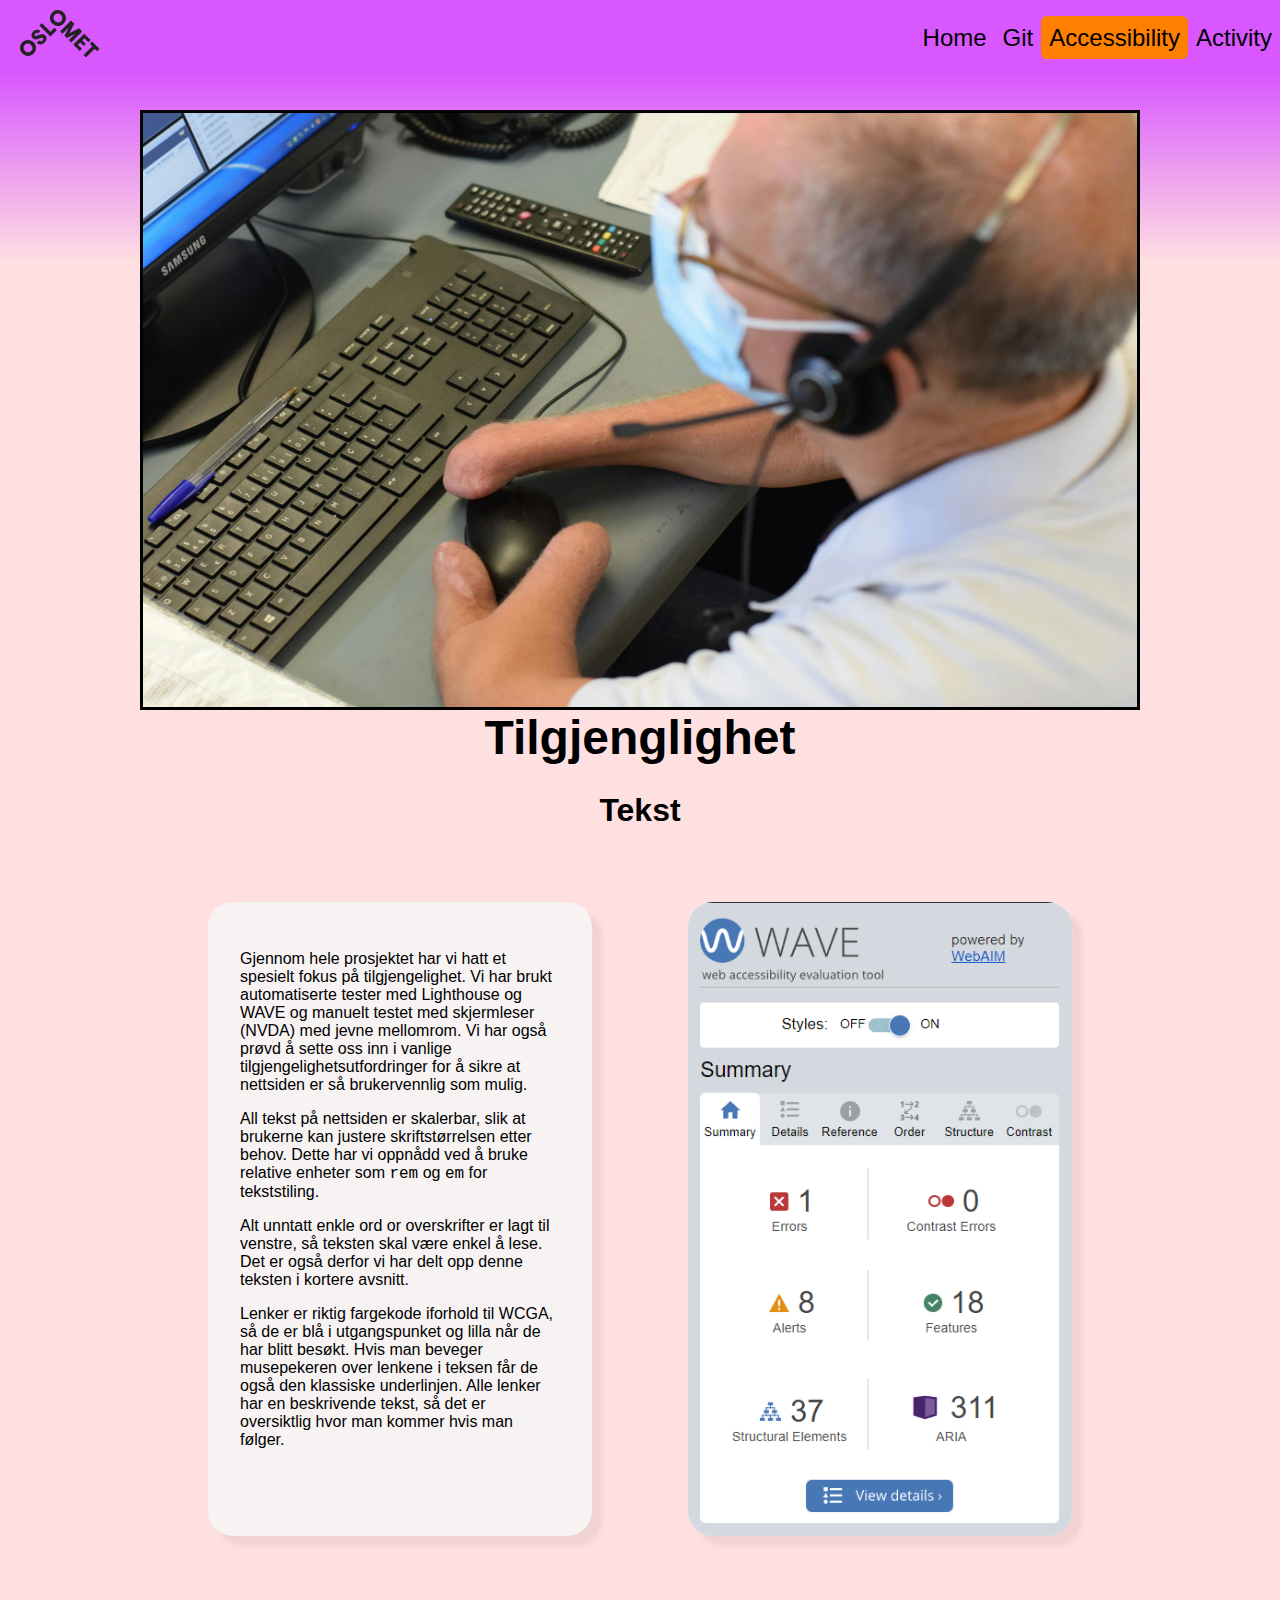
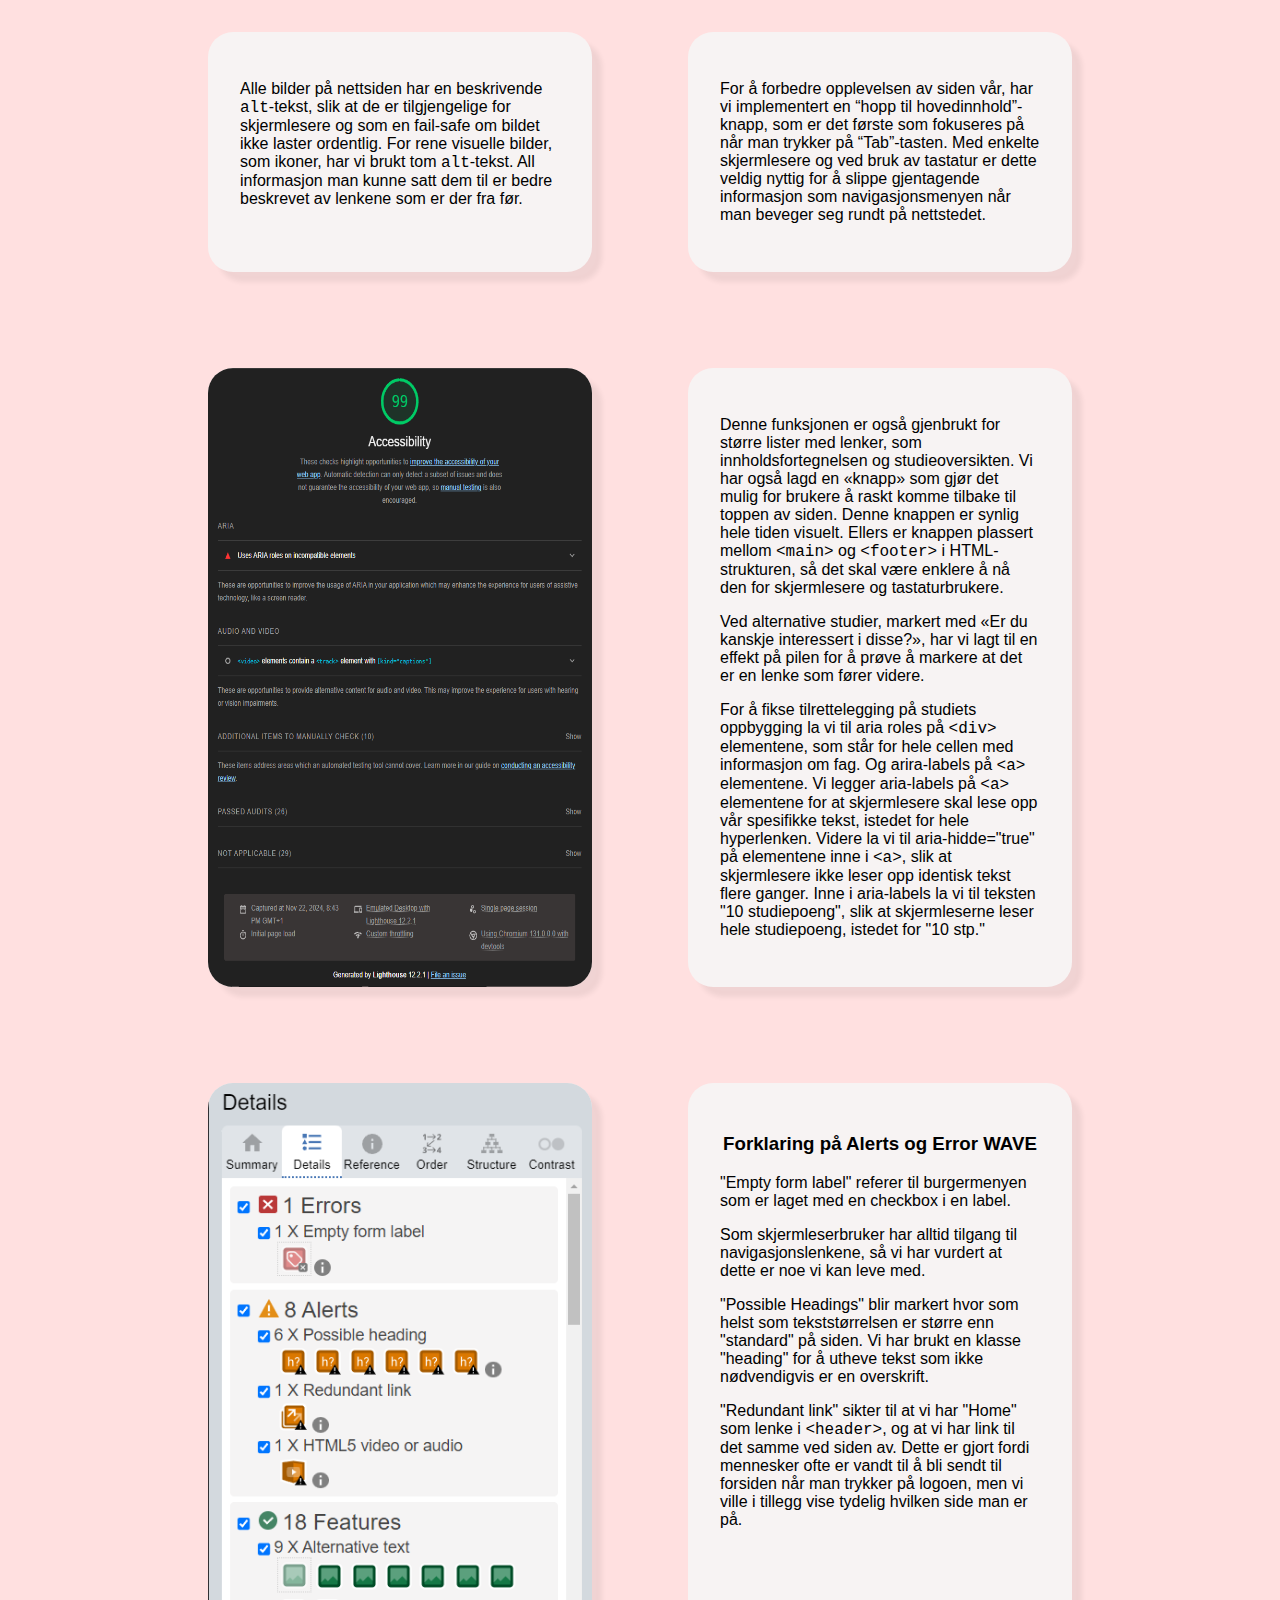
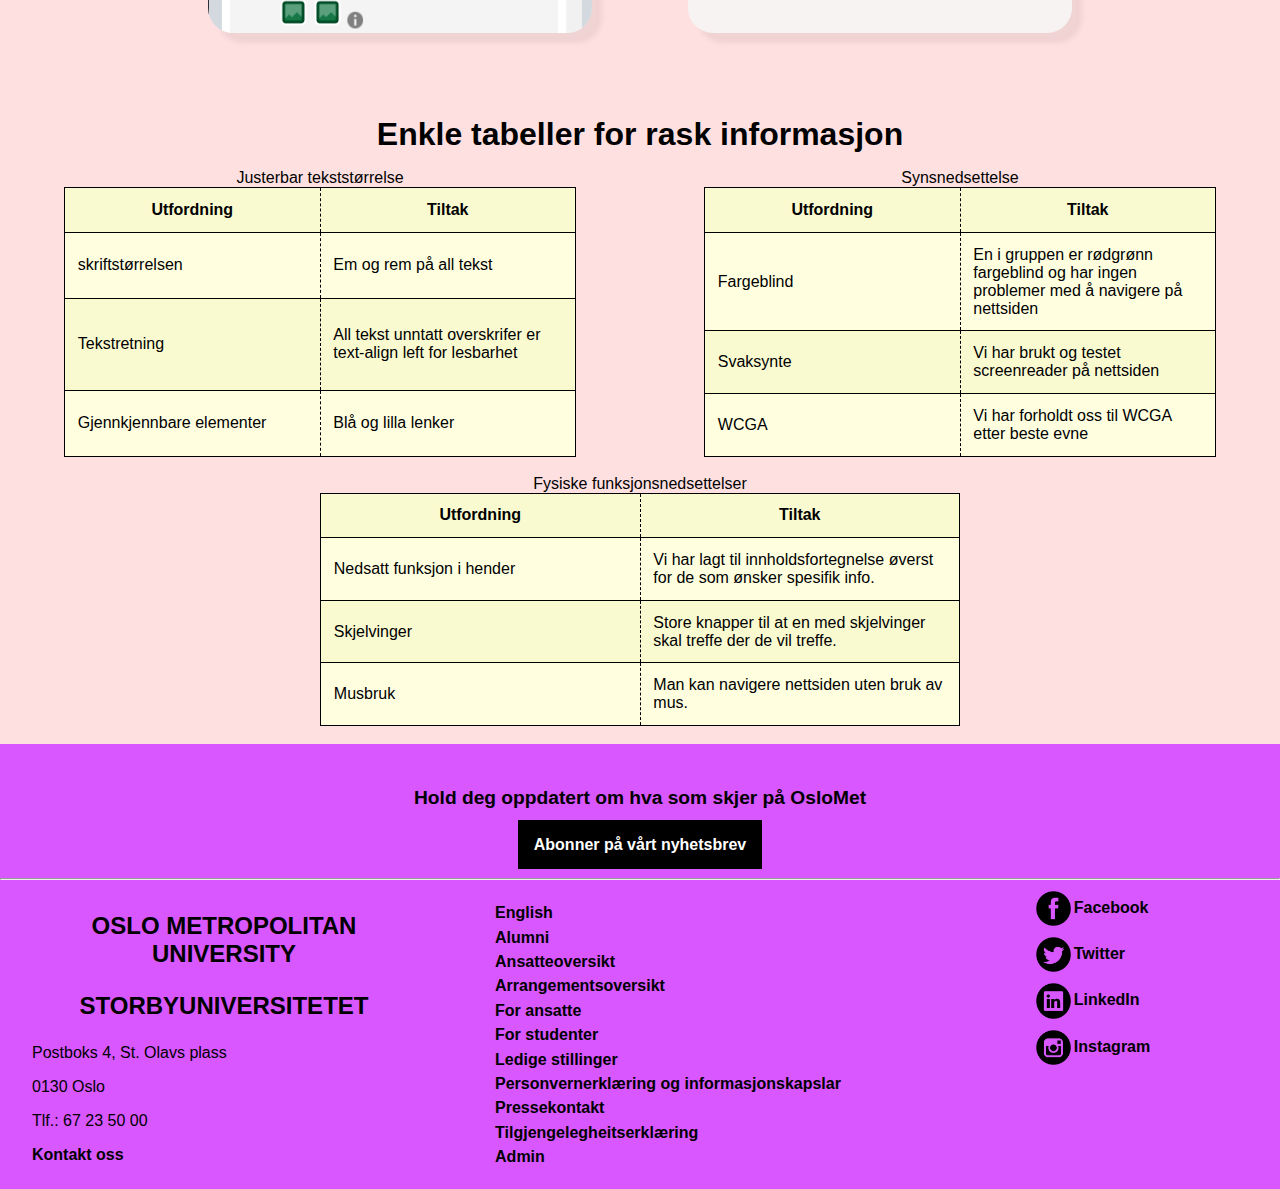
==== commit 2e152e50: "Added pictures and text to Accessibility" ====
--- a/accessibility.html
+++ b/accessibility.html
@@ -66,7 +66,7 @@
                 </p>
             </section>
 
-            <img width="50%" src="media/images/accessibility/perna.png" alt="Lighthouse screenshot" class="card card-img">
+            <img width="50%" src="media/images/accessibility/wave.png" alt="Lighthouse screenshot" class="card card-img">
 
             <section class="card info-box">
                 <p> 
@@ -81,7 +81,7 @@
                     Med enkelte skjermlesere og ved bruk av tastatur er dette veldig nyttig for å slippe gjentagende informasjon som navigasjonsmenyen når man beveger seg rundt på nettstedet. 
                 </p>
             </section>
-            <img width="50%" src="media/images/accessibility/TEMP.png" alt="WAVE screenshot" class="card card-img">
+            <img width="50%" src="media/images/accessibility/lighthouse.png" alt="WAVE screenshot" class="card card-img">
             <section class="card info-box">
                 <p>
                     Denne funksjonen er også gjenbrukt for større lister med lenker, som innholdsfortegnelsen og studieoversikten. 
@@ -95,8 +95,23 @@
                     Vi legger aria-labels på <code>&lt;a&gt;</code>  elementene for at skjermlesere skal lese opp vår spesifikke tekst, istedet for hele hyperlenken. 
                     Videre la vi til aria-hidde="true" på elementene inne i <code>&lt;a&gt;</code>, slik at skjermlesere ikke leser opp identisk tekst flere ganger. 
                     Inne i aria-labels la vi til teksten "10 studiepoeng", slik at skjermleserne leser hele studiepoeng, istedet for "10 stp."
-                </p>
+                  </p>
             </section>               
+            <img width="50%" src="media/images/accessibility/wavedetails.png" alt="WAVE screenshot" class="card card-img">
+            <section class="card info-box">
+                <h3>Forklaring på Alerts og Error WAVE</h3>
+                <p>"Empty form label" referer til burgermenyen som er laget med en checkbox i en label.</p>
+                <p>Som skjermleserbruker har alltid tilgang til navigasjonslenkene, 
+                    så vi har vurdert at dette er noe vi kan leve med.</p>
+                    <p>
+                        "Possible Headings" blir markert hvor som helst som tekststørrelsen er større enn "standard" på siden.
+                        Vi har brukt en klasse "heading" for å utheve tekst som ikke nødvendigvis er en overskrift.
+                    </p>
+                    <p>
+                        "Redundant link" sikter til at vi har "Home" som lenke i <code>&lt;header&gt;</code>, og at vi har link til det samme ved siden av. 
+                        Dette er gjort fordi mennesker ofte er vandt til å bli sendt til forsiden når man trykker på logoen, men vi ville i tillegg vise tydelig hvilken side man er på.
+                    </p>
+            </section> 
         </article>
         <h2>Enkle tabeller for rask informasjon</h2>
         <!-- Tables -->
--- a/style/main.css
+++ b/style/main.css
@@ -226,7 +226,7 @@
     display: flex;
     gap: 3rem;
     padding-top: 1rem;
-    padding-bottom: 4rem;
+    padding-bottom: 1rem;
 }
 
 .pagenavigation,
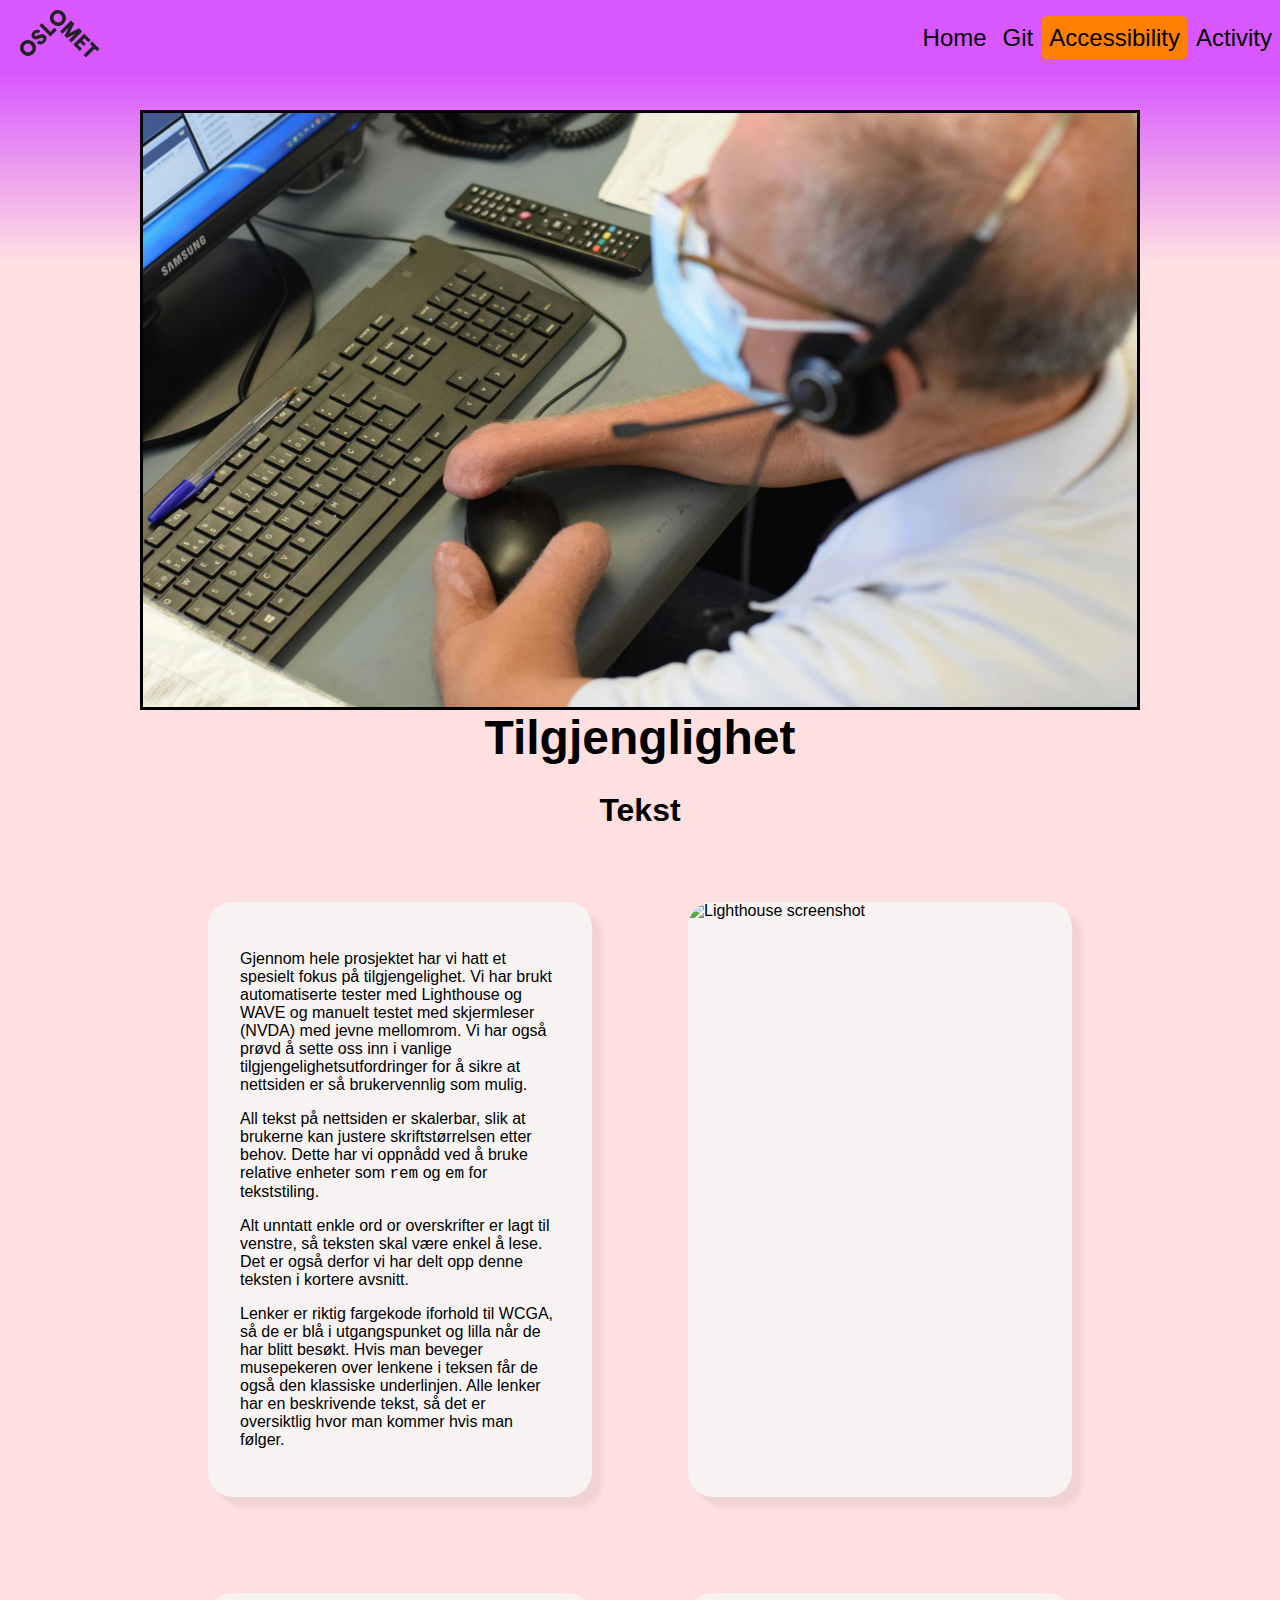
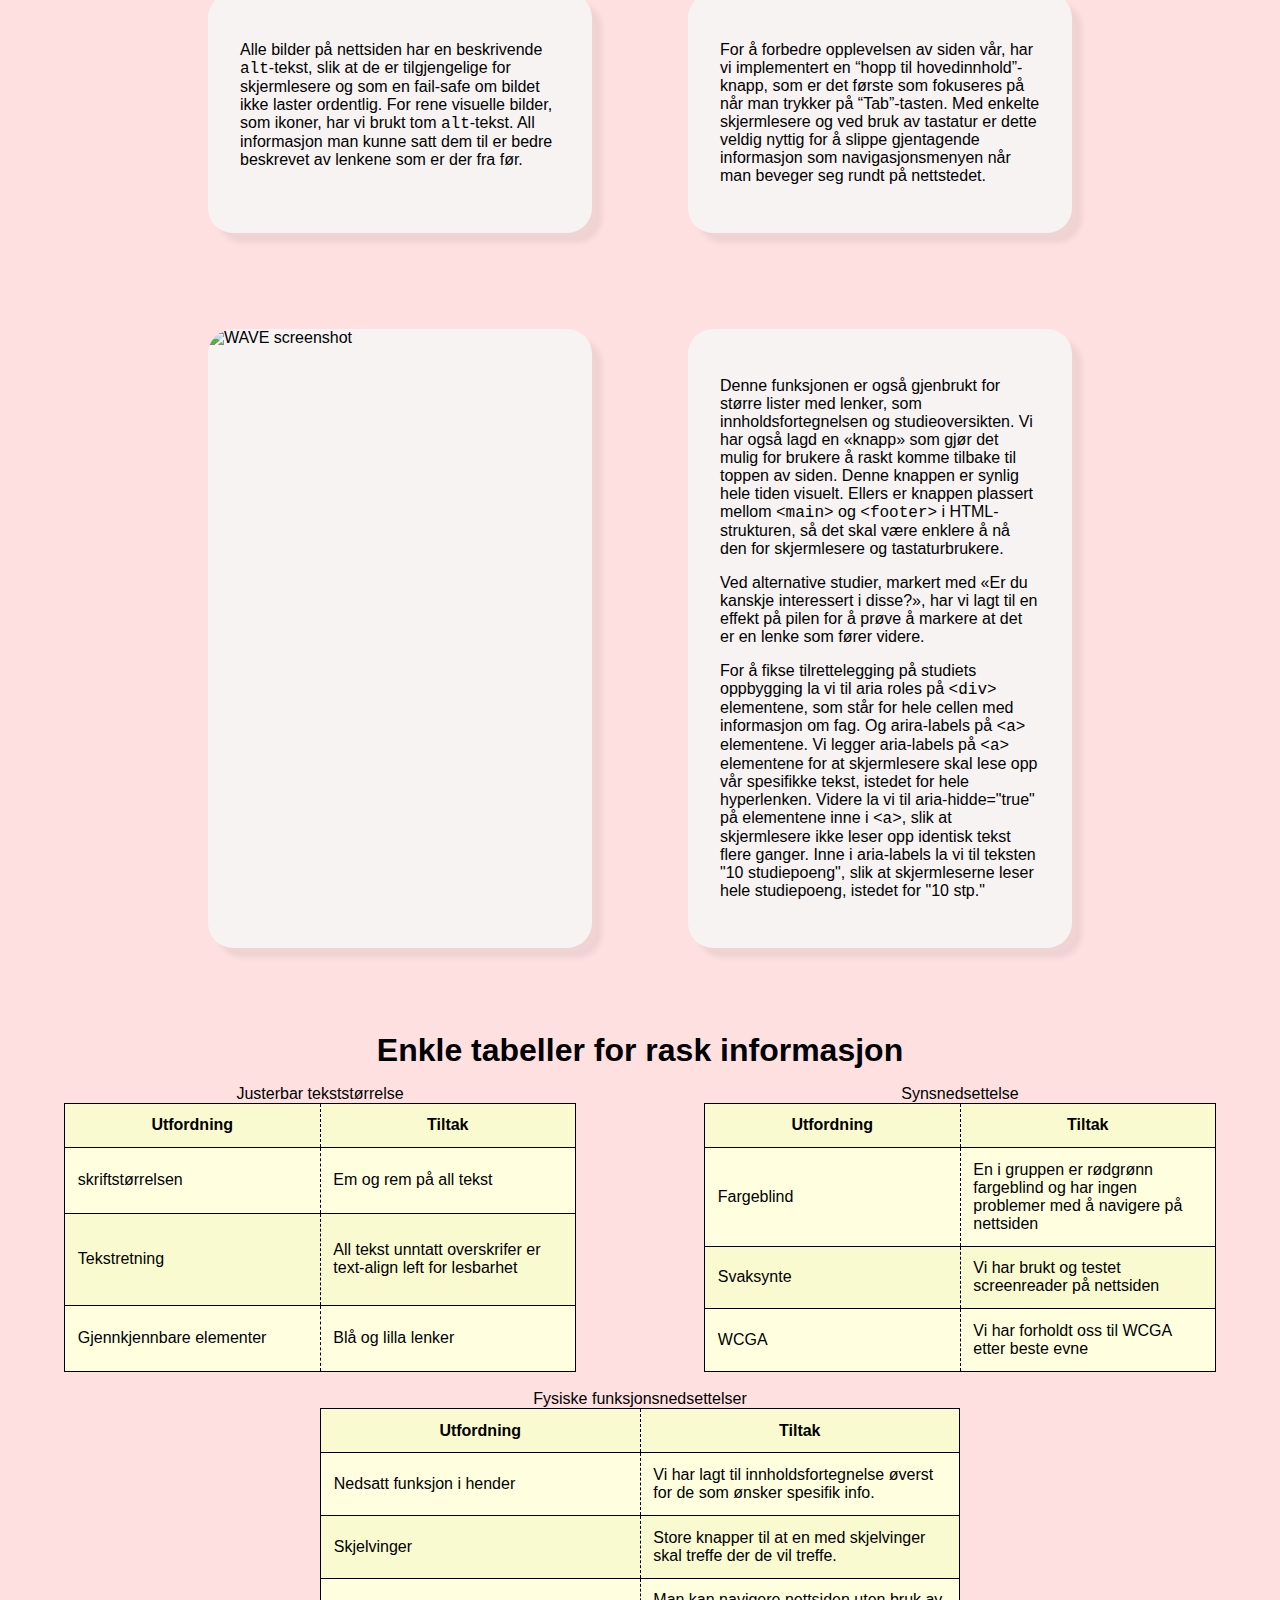
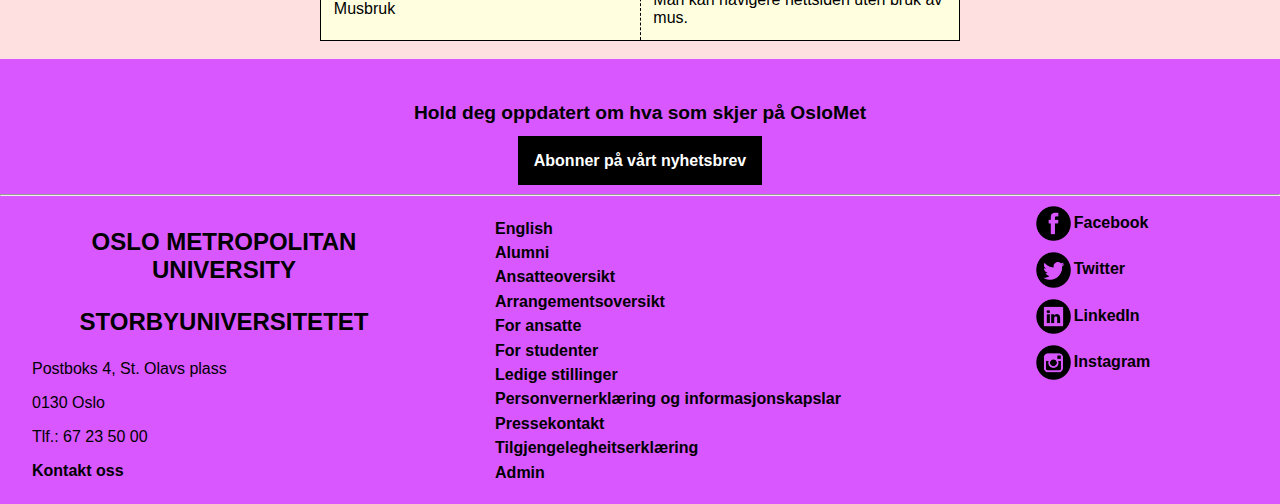
==== commit afbf69d9: "Updated footer comments" ====
--- a/accessibility.html
+++ b/accessibility.html
@@ -66,7 +66,7 @@
                 </p>
             </section>
 
-            <img width="50%" src="media/images/accessibility/wave.png" alt="Lighthouse screenshot" class="card card-img">
+            <img width="50%" src="media/images/accessibility/perna.png" alt="Lighthouse screenshot" class="card card-img">
 
             <section class="card info-box">
                 <p> 
@@ -81,7 +81,7 @@
                     Med enkelte skjermlesere og ved bruk av tastatur er dette veldig nyttig for å slippe gjentagende informasjon som navigasjonsmenyen når man beveger seg rundt på nettstedet. 
                 </p>
             </section>
-            <img width="50%" src="media/images/accessibility/lighthouse.png" alt="WAVE screenshot" class="card card-img">
+            <img width="50%" src="media/images/accessibility/TEMP.png" alt="WAVE screenshot" class="card card-img">
             <section class="card info-box">
                 <p>
                     Denne funksjonen er også gjenbrukt for større lister med lenker, som innholdsfortegnelsen og studieoversikten. 
@@ -95,27 +95,12 @@
                     Vi legger aria-labels på <code>&lt;a&gt;</code>  elementene for at skjermlesere skal lese opp vår spesifikke tekst, istedet for hele hyperlenken. 
                     Videre la vi til aria-hidde="true" på elementene inne i <code>&lt;a&gt;</code>, slik at skjermlesere ikke leser opp identisk tekst flere ganger. 
                     Inne i aria-labels la vi til teksten "10 studiepoeng", slik at skjermleserne leser hele studiepoeng, istedet for "10 stp."
-                  </p>
+                </p>
             </section>               
-            <img width="50%" src="media/images/accessibility/wavedetails.png" alt="WAVE screenshot" class="card card-img">
-            <section class="card info-box">
-                <h3>Forklaring på Alerts og Error WAVE</h3>
-                <p>"Empty form label" referer til burgermenyen som er laget med en checkbox i en label.</p>
-                <p>Som skjermleserbruker har alltid tilgang til navigasjonslenkene, 
-                    så vi har vurdert at dette er noe vi kan leve med.</p>
-                    <p>
-                        "Possible Headings" blir markert hvor som helst som tekststørrelsen er større enn "standard" på siden.
-                        Vi har brukt en klasse "heading" for å utheve tekst som ikke nødvendigvis er en overskrift.
-                    </p>
-                    <p>
-                        "Redundant link" sikter til at vi har "Home" som lenke i <code>&lt;header&gt;</code>, og at vi har link til det samme ved siden av. 
-                        Dette er gjort fordi mennesker ofte er vandt til å bli sendt til forsiden når man trykker på logoen, men vi ville i tillegg vise tydelig hvilken side man er på.
-                    </p>
-            </section> 
         </article>
         <h2>Enkle tabeller for rask informasjon</h2>
         <!-- Tables -->
-        <article class="table-wrapper">
+        <section class="table-wrapper">
             <!-- Table 1 -->
             <table class="accessibility-table top-tables">
                 <caption>Justerbar tekststørrelse</caption>
@@ -188,18 +173,21 @@
                     </tr>
                 </tbody>
             </table>
-        </article>
+        </section>
 
     </main>
 
     <footer>
+        <!--Class for OsloMet news signup link on the top of the footer-->
         <div class="footer-top">
             <p>Hold deg oppdatert om hva som skjer på OsloMet</p>
-            <a href="https://www.oslomet.no/nyhetsbrev">Abonner på vårt nyhetsbrev</a>
+                <a href="https://www.oslomet.no/nyhetsbrev">Abonner på vårt nyhetsbrev</a>
         </div>
         <hr>
         <article>
+            <!--Class containing all contact info-->
             <div class="info">
+                <!--Class for creating titles, without having to use actual headers-->
                 <div class="heading">
                     <p>OSLO&nbsp;METROPOLITAN UNIVERSITY</p>
                     <p>STORBYUNIVERSITETET</p>
@@ -209,6 +197,7 @@
                 <p>Tlf.:&nbsp;67&nbsp;23&nbsp;50&nbsp;00</p>
                 <a href="https://www.oslomet.no/om/kontakt">Kontakt&nbsp;oss</a>
             </div>
+            <!--Class containing all the different links to the OsloMet website-->
             <ul class="lenker">
                 <li><a href="https://www.oslomet.no/en">English</a></li>
                 <li><a href="https://www.oslomet.no/alumni">Alumni</a></li>
@@ -217,12 +206,12 @@
                 <li><a href="https://www.oslomet.no/om/for-ansatte">For ansatte</a></li>
                 <li><a href="https://www.oslomet.no/om/for-studenter">For studenter</a></li>
                 <li><a href="https://www.oslomet.no/om/ledige-stillinger">Ledige stillinger</a></li>
-                <li><a href="https://www.oslomet.no/om/personvernerklering-informasjonskapslar">Personvernerklæring og
-                        informasjonskapslar</a></li>
+                <li><a href="https://www.oslomet.no/om/personvernerklering-informasjonskapslar">Personvernerklæring og informasjonskapslar</a></li>
                 <li><a href="https://www.oslomet.no/om/pressekontakt">Pressekontakt</a></li>
-                <li><a href="https://www.oslomet.no/om/tilgjengelegheitserklering">Tilgjengelegheitserklæring</a></li>
+                <li><a href="https://www.oslomet.no/om/tilgjengelegheitserklering">Tilgjengelegheitserklæring</a></li>                    
                 <li><a href="https://www-admin.oslomet.no/admin/view/content/58148">Admin</a></li>
             </ul>
+            <!--Class for the social media links-->
             <ul class="sosiale">
                 <!--We got the social media icons from  Picons Social, a website where you can download free to use icons-->
                 <li><a href="https://www.facebook.com/oslomet/"><img src="media\images\shared\facebook-icon.png" width="40px" height="40px">Facebook</a></li>
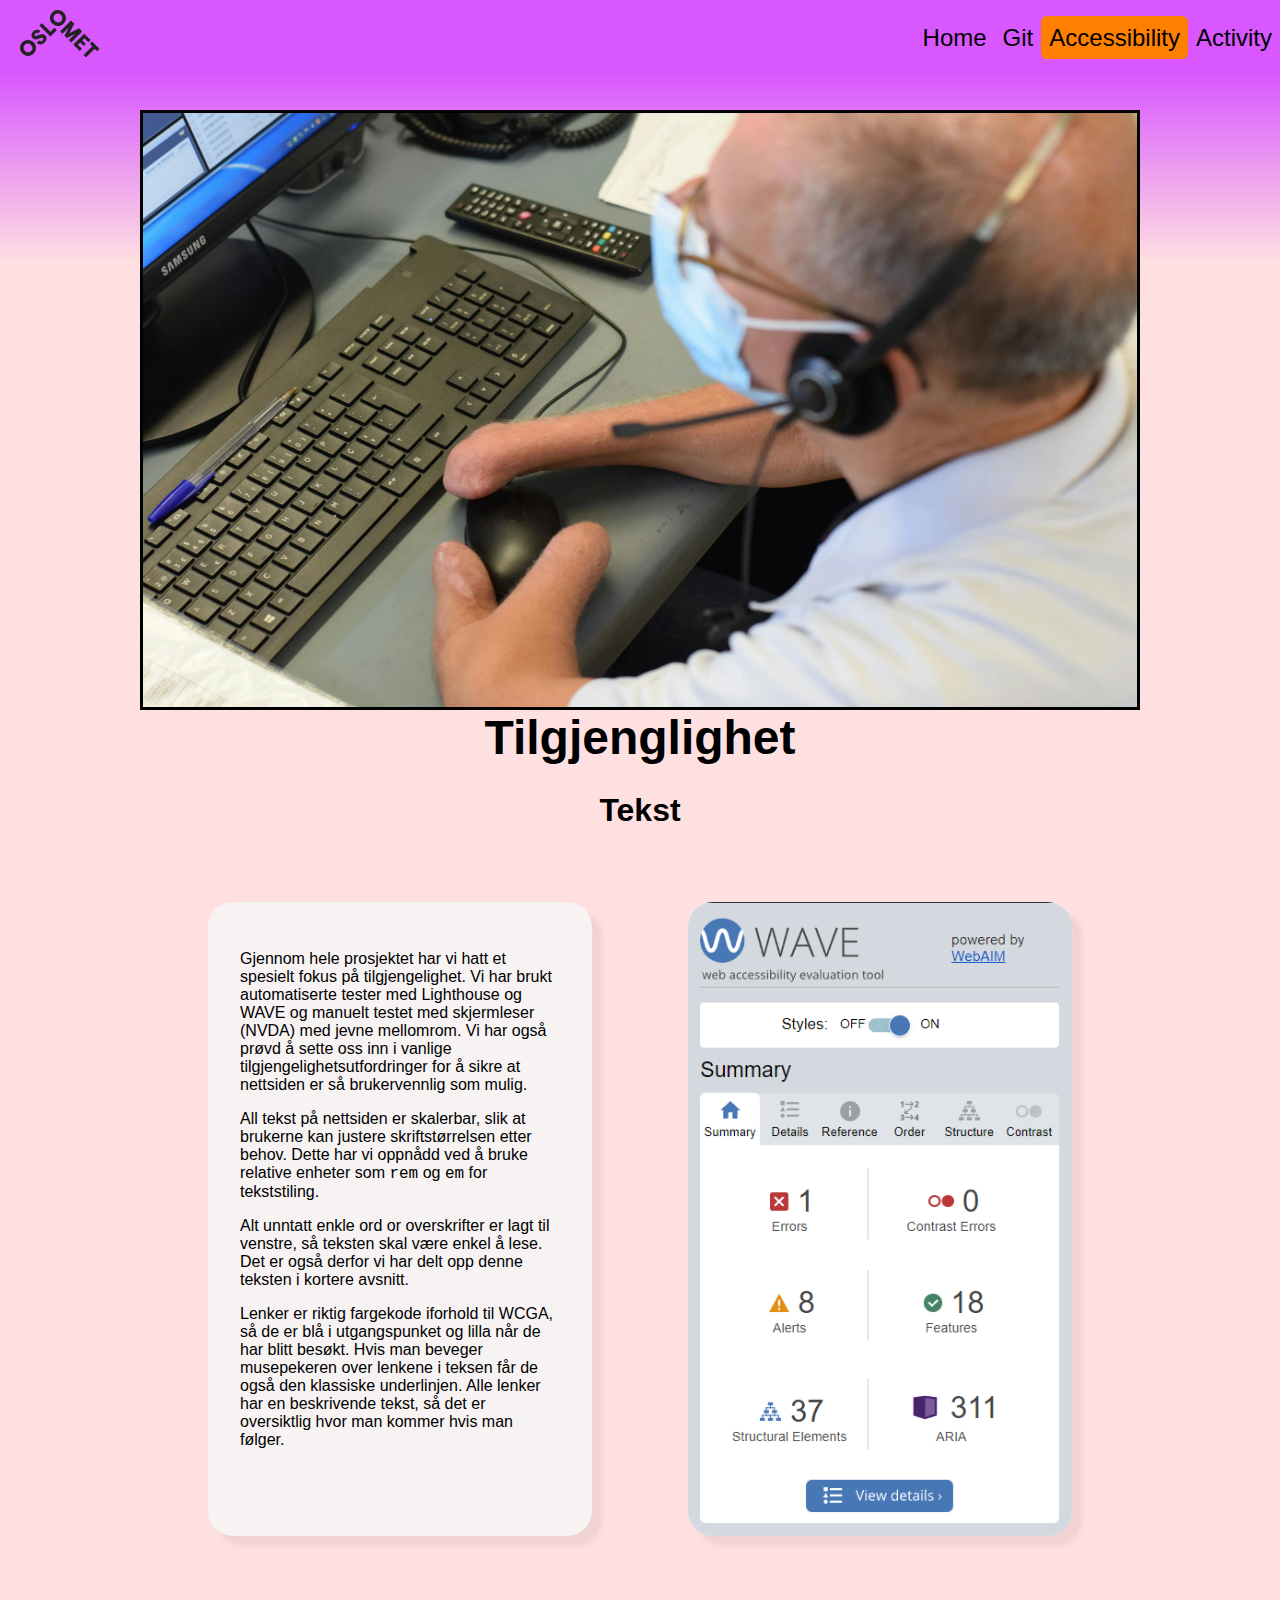
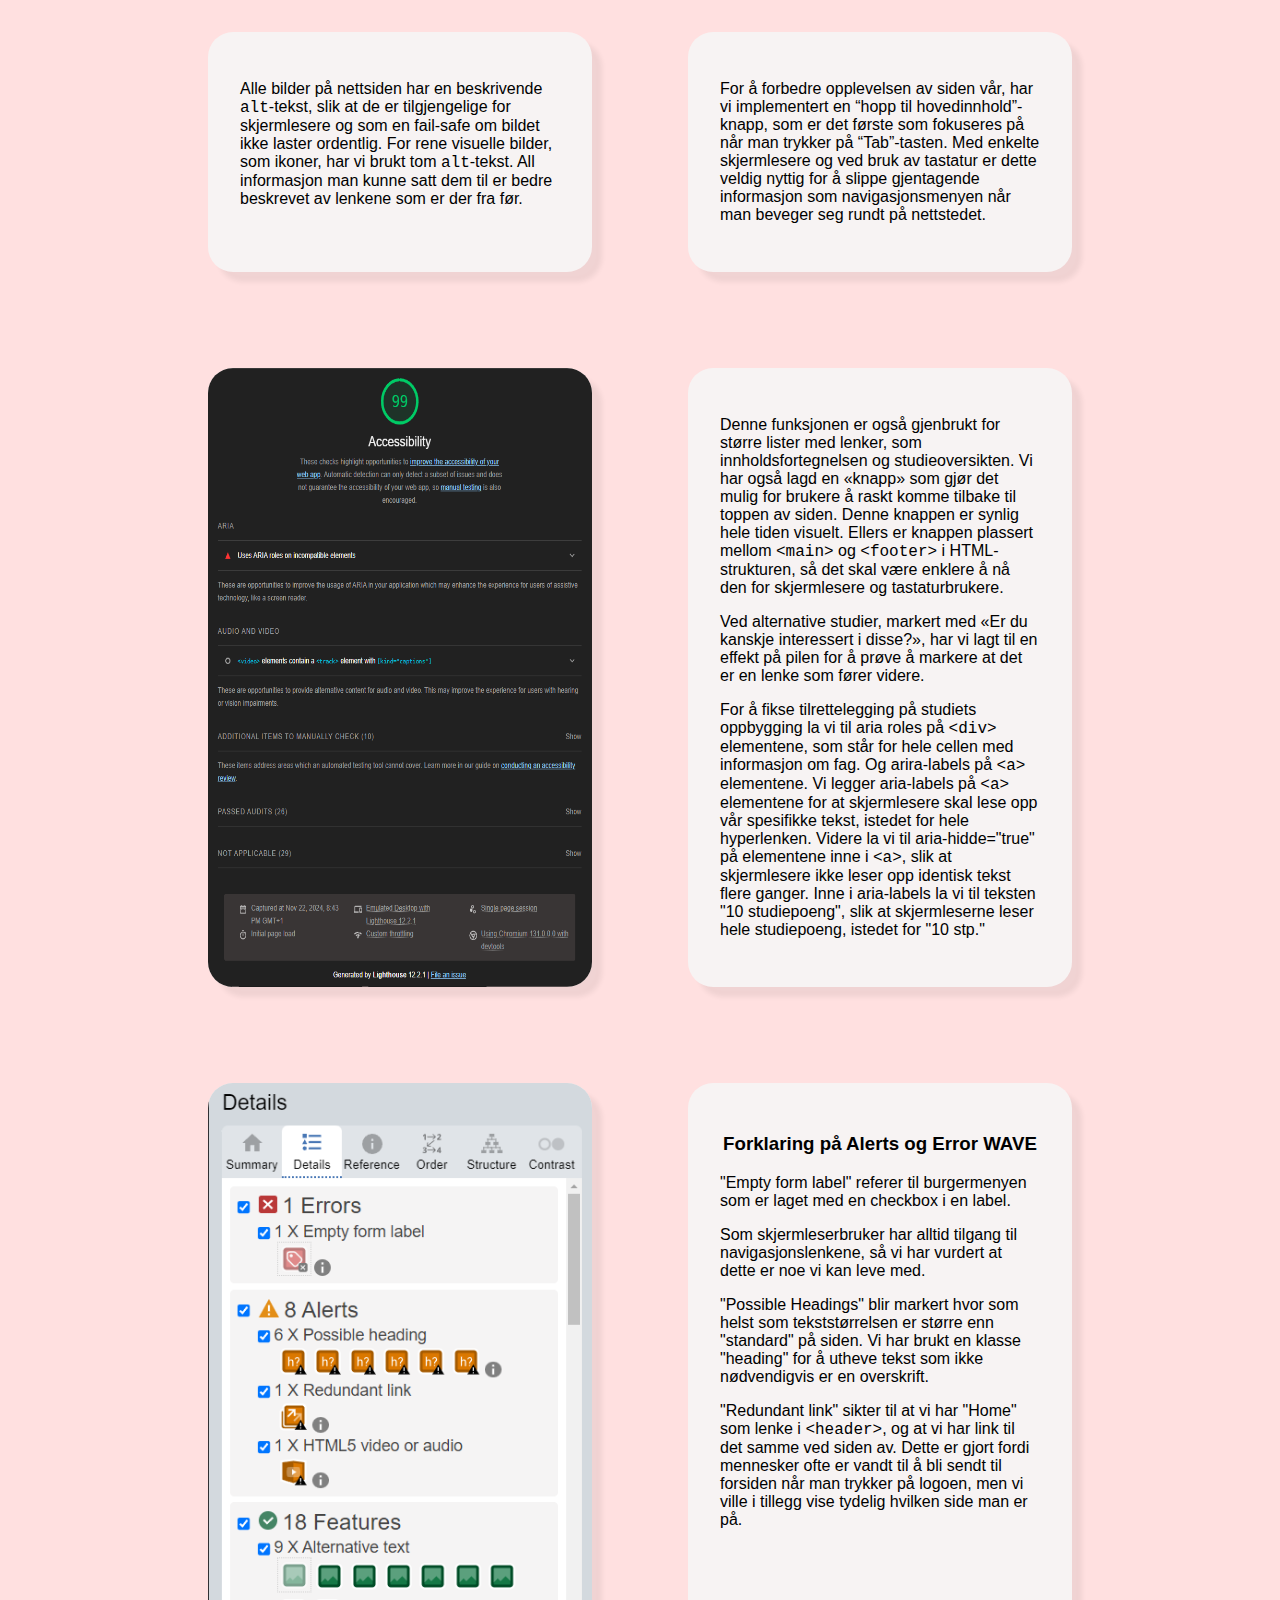
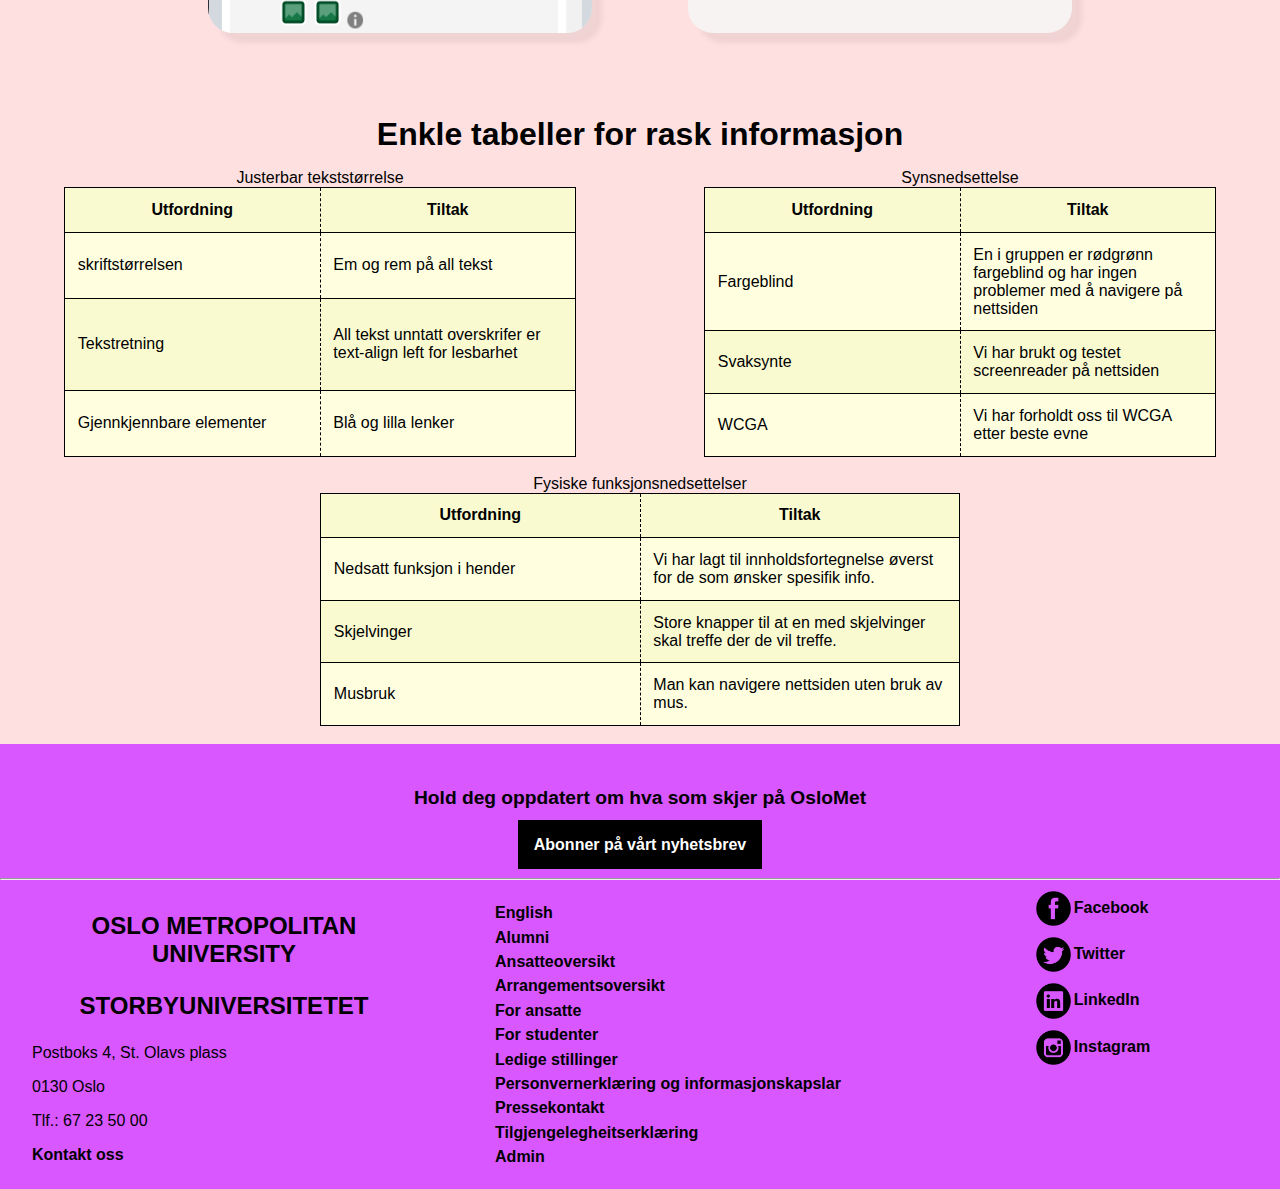
==== commit 91af5839: "Merge branch 'main' of https://github.com/Lindir01/Data1200-Exam" ====
--- a/accessibility.html
+++ b/accessibility.html
@@ -66,7 +66,7 @@
                 </p>
             </section>
 
-            <img width="50%" src="media/images/accessibility/perna.png" alt="Lighthouse screenshot" class="card card-img">
+            <img width="50%" src="media/images/accessibility/wave.png" alt="Lighthouse screenshot" class="card card-img">
 
             <section class="card info-box">
                 <p> 
@@ -81,7 +81,7 @@
                     Med enkelte skjermlesere og ved bruk av tastatur er dette veldig nyttig for å slippe gjentagende informasjon som navigasjonsmenyen når man beveger seg rundt på nettstedet. 
                 </p>
             </section>
-            <img width="50%" src="media/images/accessibility/TEMP.png" alt="WAVE screenshot" class="card card-img">
+            <img width="50%" src="media/images/accessibility/lighthouse.png" alt="WAVE screenshot" class="card card-img">
             <section class="card info-box">
                 <p>
                     Denne funksjonen er også gjenbrukt for større lister med lenker, som innholdsfortegnelsen og studieoversikten. 
@@ -95,12 +95,27 @@
                     Vi legger aria-labels på <code>&lt;a&gt;</code>  elementene for at skjermlesere skal lese opp vår spesifikke tekst, istedet for hele hyperlenken. 
                     Videre la vi til aria-hidde="true" på elementene inne i <code>&lt;a&gt;</code>, slik at skjermlesere ikke leser opp identisk tekst flere ganger. 
                     Inne i aria-labels la vi til teksten "10 studiepoeng", slik at skjermleserne leser hele studiepoeng, istedet for "10 stp."
-                </p>
+                  </p>
             </section>               
+            <img width="50%" src="media/images/accessibility/wavedetails.png" alt="WAVE screenshot" class="card card-img">
+            <section class="card info-box">
+                <h3>Forklaring på Alerts og Error WAVE</h3>
+                <p>"Empty form label" referer til burgermenyen som er laget med en checkbox i en label.</p>
+                <p>Som skjermleserbruker har alltid tilgang til navigasjonslenkene, 
+                    så vi har vurdert at dette er noe vi kan leve med.</p>
+                    <p>
+                        "Possible Headings" blir markert hvor som helst som tekststørrelsen er større enn "standard" på siden.
+                        Vi har brukt en klasse "heading" for å utheve tekst som ikke nødvendigvis er en overskrift.
+                    </p>
+                    <p>
+                        "Redundant link" sikter til at vi har "Home" som lenke i <code>&lt;header&gt;</code>, og at vi har link til det samme ved siden av. 
+                        Dette er gjort fordi mennesker ofte er vandt til å bli sendt til forsiden når man trykker på logoen, men vi ville i tillegg vise tydelig hvilken side man er på.
+                    </p>
+            </section> 
         </article>
         <h2>Enkle tabeller for rask informasjon</h2>
         <!-- Tables -->
-        <section class="table-wrapper">
+        <article class="table-wrapper">
             <!-- Table 1 -->
             <table class="accessibility-table top-tables">
                 <caption>Justerbar tekststørrelse</caption>
@@ -173,7 +188,7 @@
                     </tr>
                 </tbody>
             </table>
-        </section>
+        </article>
 
     </main>
 
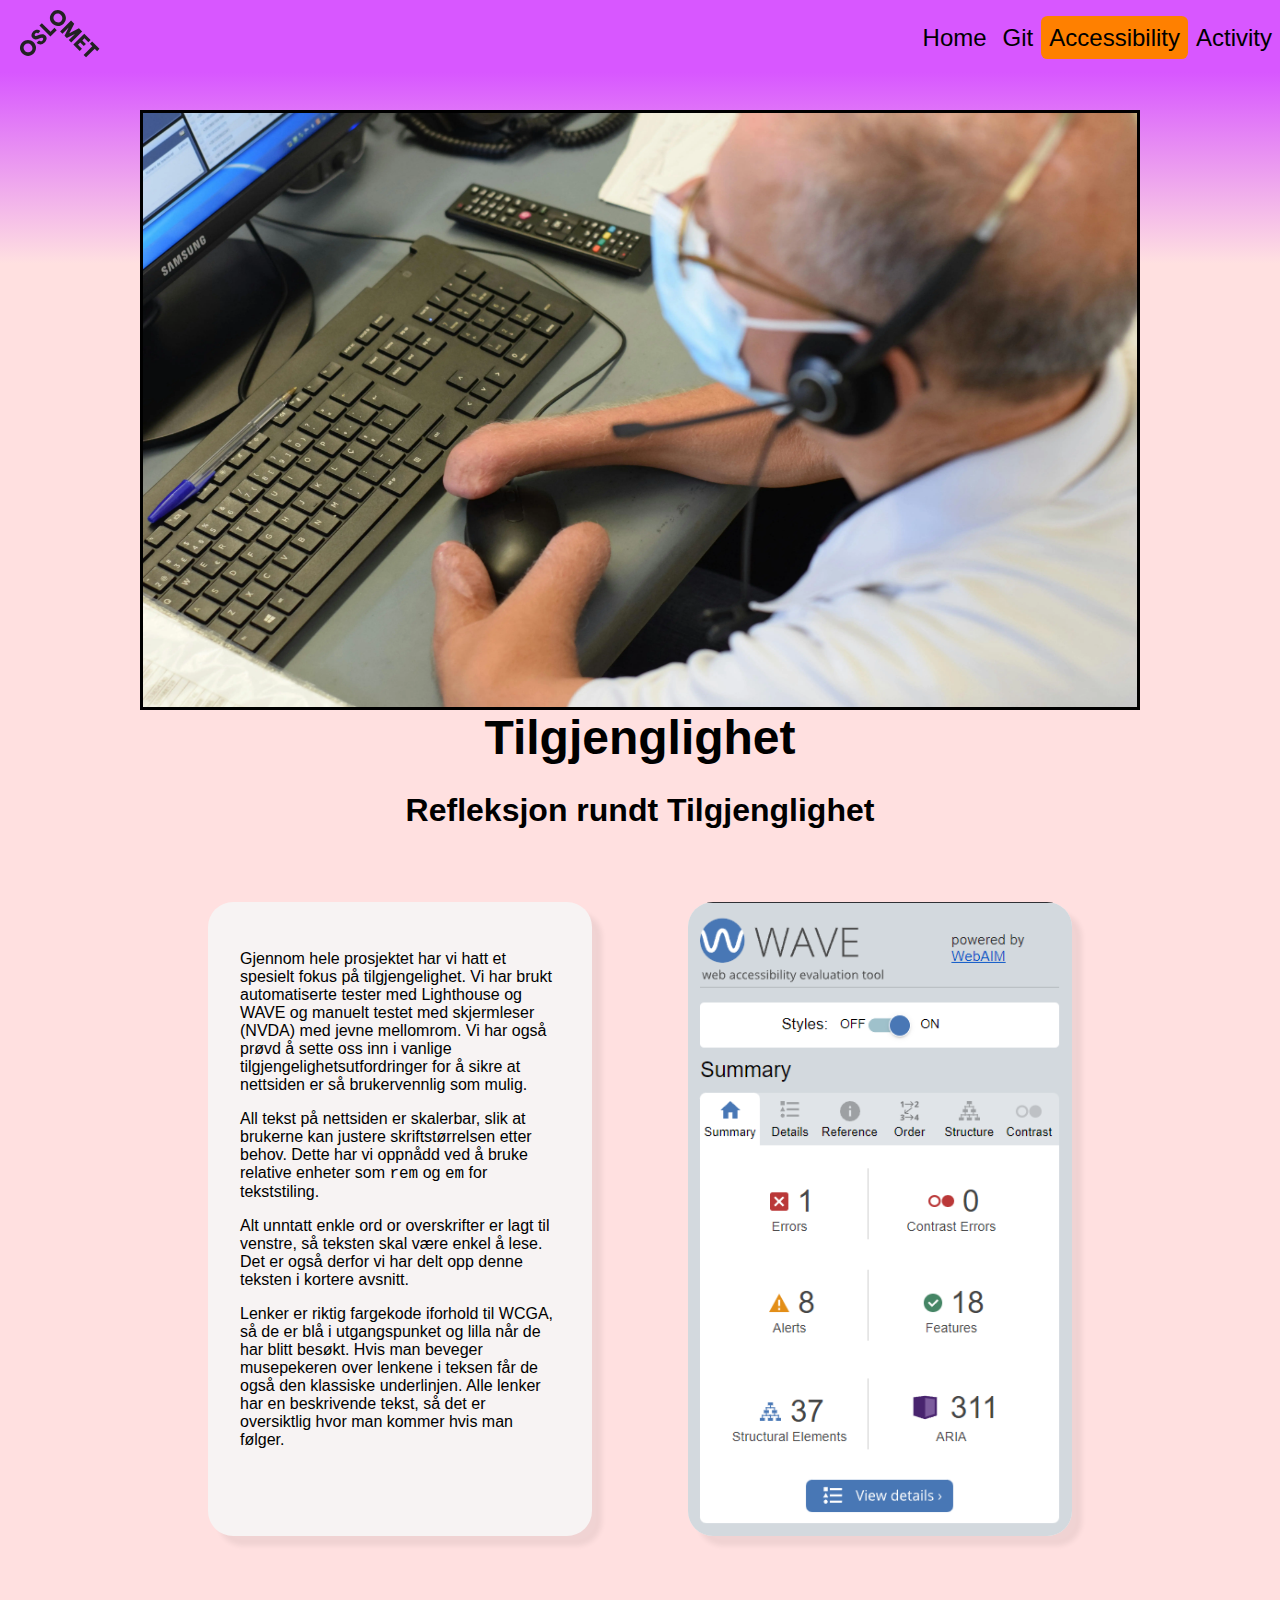
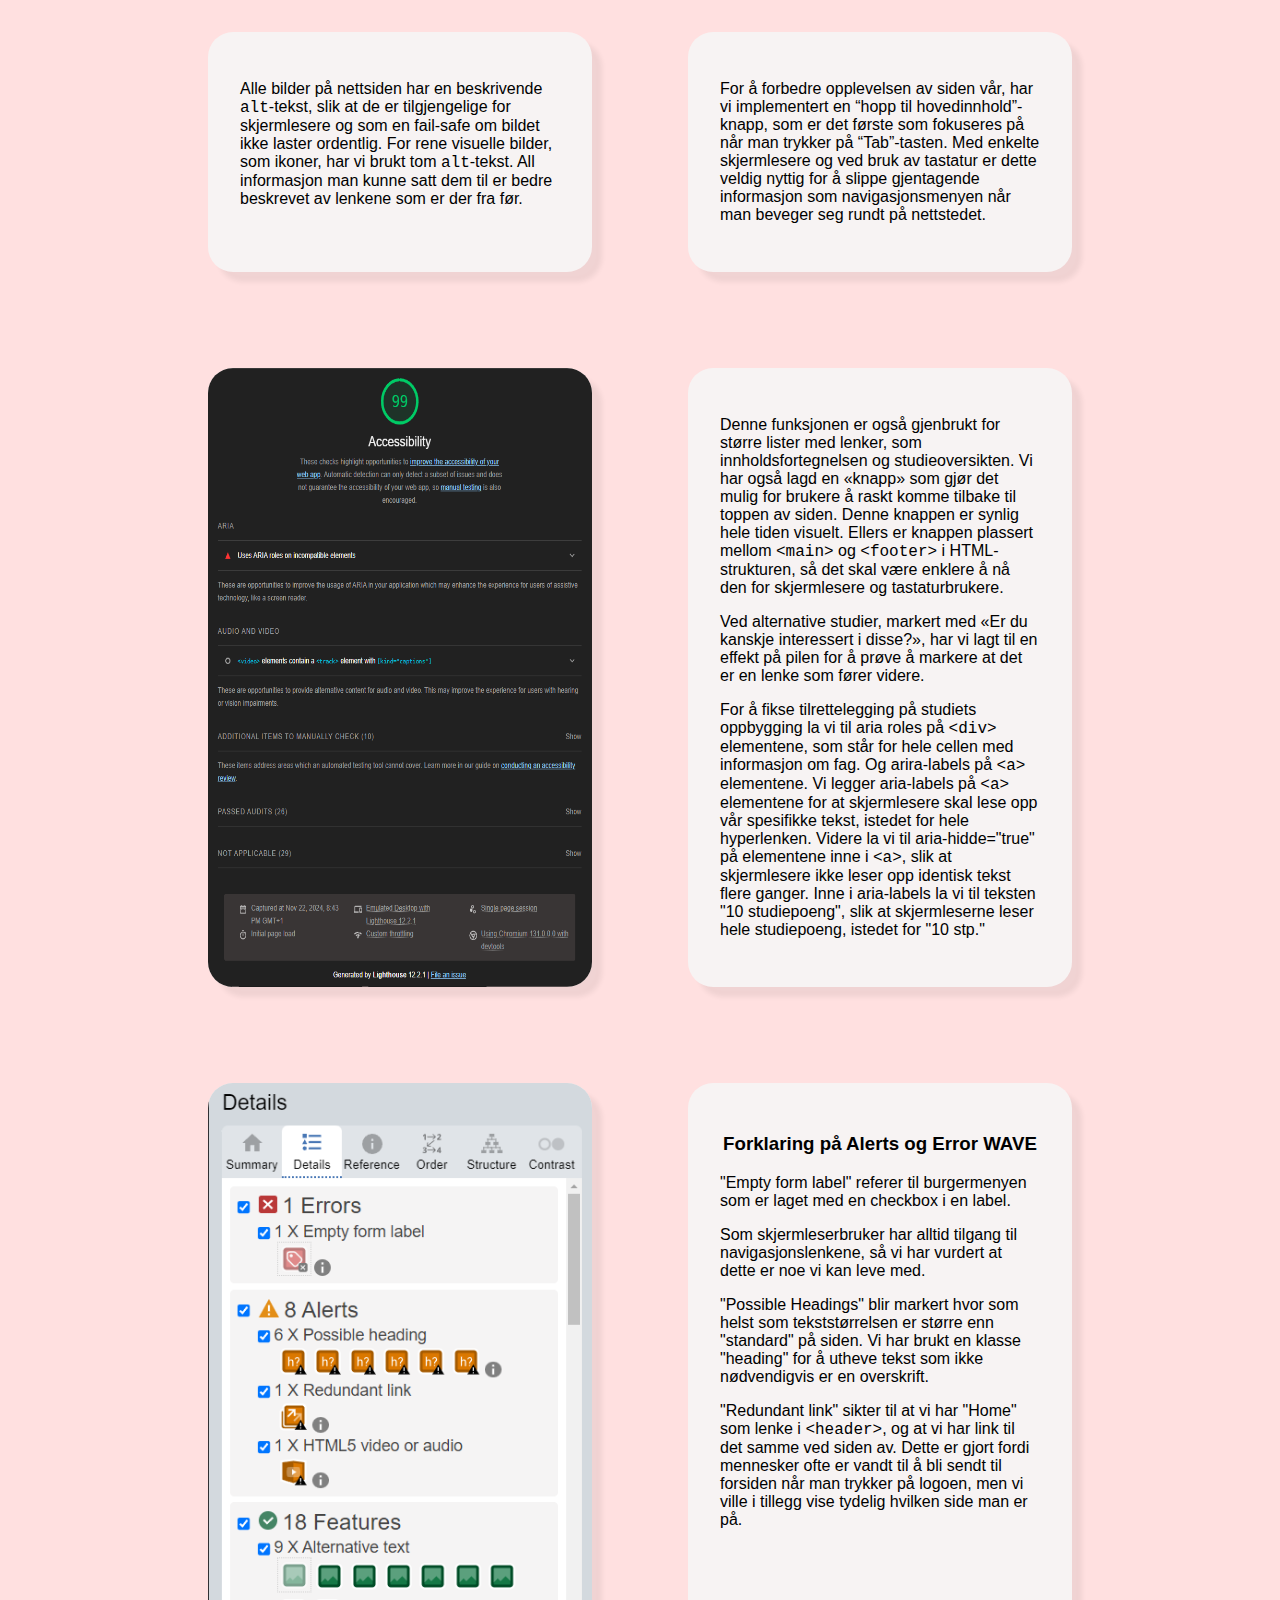
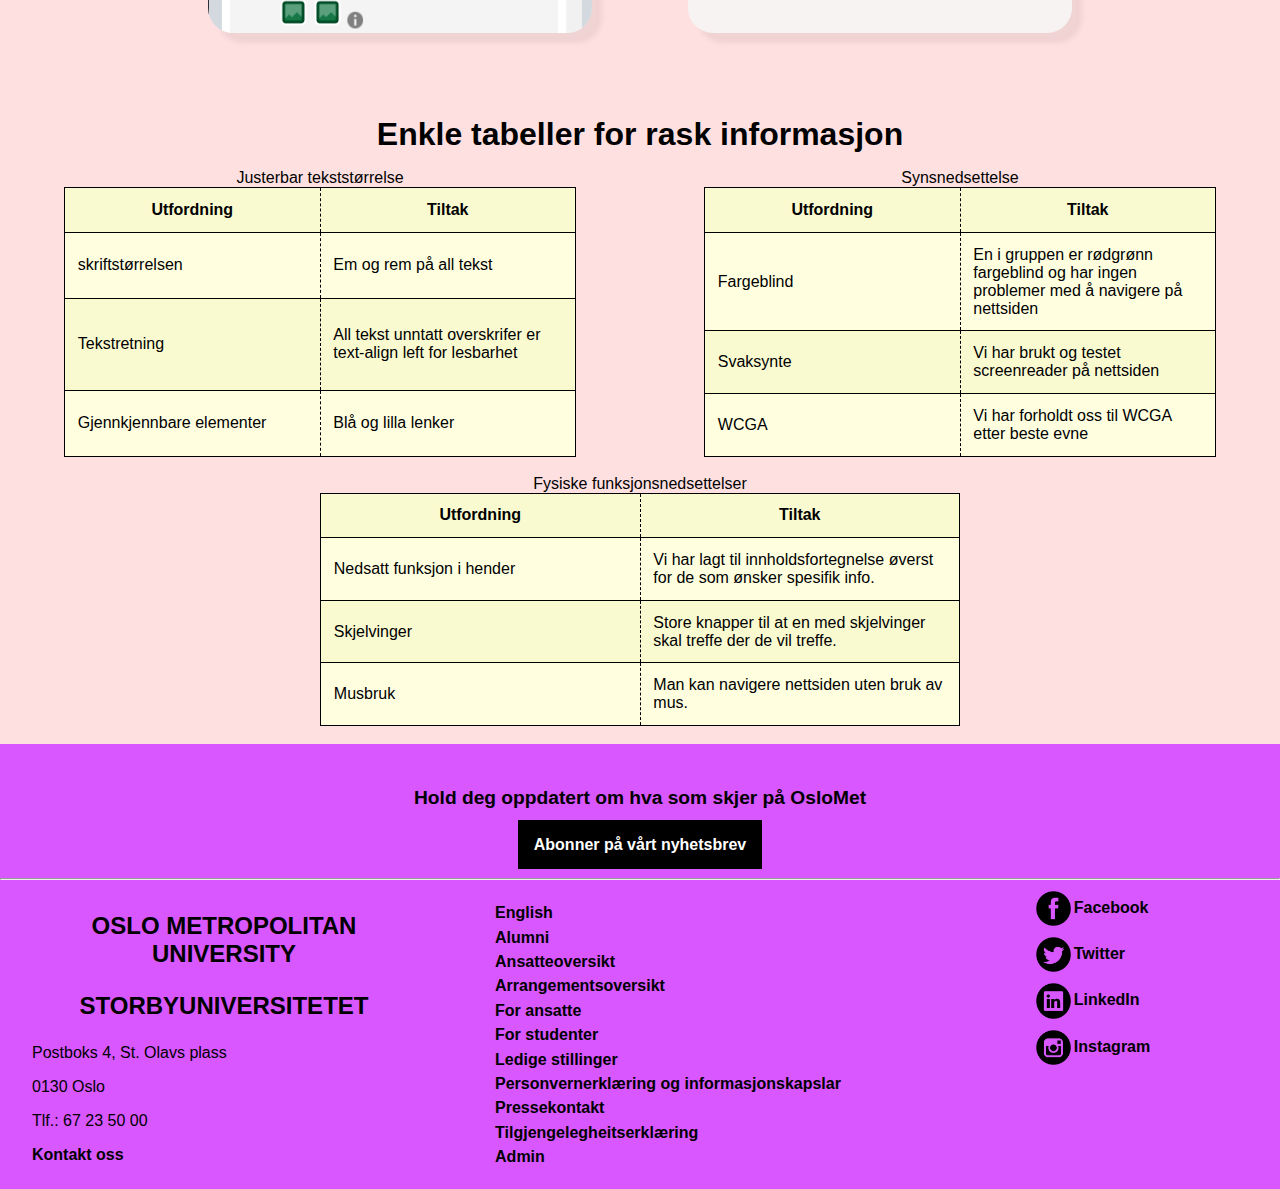
==== commit 9a02e11d: "Cleanup" ====
--- a/accessibility.html
+++ b/accessibility.html
@@ -42,9 +42,12 @@
     <main id="main" tabindex=”-1″>
         <div class="colorbox"></div>
         <img src="media/images/accessibility/accessibility.webp" width="250vw" class="firstmedia"
-            alt="En person med nedsatt funksjonsevne i hendene bruker en datamaskin">
+            alt="En person som har nedsatt funksjonsevne i hendene bruker en datamaskin">
         <h1>Tilgjenglighet</h1>
-        <h2>Tekst</h2>
+        <h2>Refleksjon rundt Tilgjenglighet</h2>
+
+
+        <!-- Cards to show info-->
         <article class="card-wrapper">
             <section class="card info-box">
                 <p>
@@ -151,16 +154,16 @@
                 </thead>
                 <tbody>
                     <tr>
-                        <td>Fargeblind</td><!-- Utfordning -->
-                        <td>En i gruppen er rødgrønn fargeblind og har ingen problemer med å navigere på nettsiden</td><!-- Tiltak -->
-                    </tr>
-                    <tr>
-                        <td>Svaksynte</td><!-- Utfordning -->
-                        <td>Vi har brukt og testet screenreader på nettsiden</td><!-- Tiltak -->
-                    </tr>
-                    <tr>
-                        <td>WCGA</td><!-- Utfordning -->
-                        <td>Vi har forholdt oss til WCGA etter beste evne</td><!-- Tiltak -->
+                        <td>Fargeblind</td>
+                        <td>En i gruppen er rødgrønn fargeblind og har ingen problemer med å navigere på nettsiden</td>
+                    </tr>
+                    <tr>
+                        <td>Svaksynte</td>
+                        <td>Vi har brukt og testet screenreader på nettsiden</td>
+                    </tr>
+                    <tr>
+                        <td>WCGA</td>
+                        <td>Vi har forholdt oss til WCGA etter beste evne</td>
                     </tr>
                 </tbody>
             </table>
@@ -237,5 +240,4 @@
         </article>
     </footer>
 </body>
-
 </html>--- a/style/main.css
+++ b/style/main.css
@@ -134,6 +134,7 @@
 .text-section .heading{font-size: 2rem;}
 
 .center-text {
+    text-align: center;
     margin-left: auto;
     margin-right: auto;
 }
@@ -254,7 +255,7 @@
 .pagenavigation>li>a::before,
 .pagenavigation ul li::before {content: "────";}
 
-/* Class for scrolling */
+/* Class for containing the "Scroll up" button, setting the position to fixed in the corner */
 .scroll-top {
     position: fixed;
     z-index: 12;
@@ -262,6 +263,8 @@
     bottom: 1vw;
     right: 1vw;
 }
+
+/* Sets the visual elements on the "button" */
 
 .scroll-top a {
     border-radius: .25rem;
@@ -598,7 +601,7 @@
 .semester-wrapper {
     display: grid;
     grid-template-rows: 9vw 0.5vw 9vw;
-    grid-template-columns: 8vh 15vh 15vh 15vh 15vh 18vh 18vh;
+    grid-template-columns: 8vh 18vh 18vh 18vh 18vh 20vh 20vh;
     grid-gap: 0.5vw;
     align-items: center;
     width: 100%;
@@ -792,8 +795,6 @@
     text-align: center;
     background-color: lightgrey;
 }
-
-
 
 /* Hero Activity START https://www.w3schools.com/howto/howto_css_hero_image.asp*/
 .hero-activity {
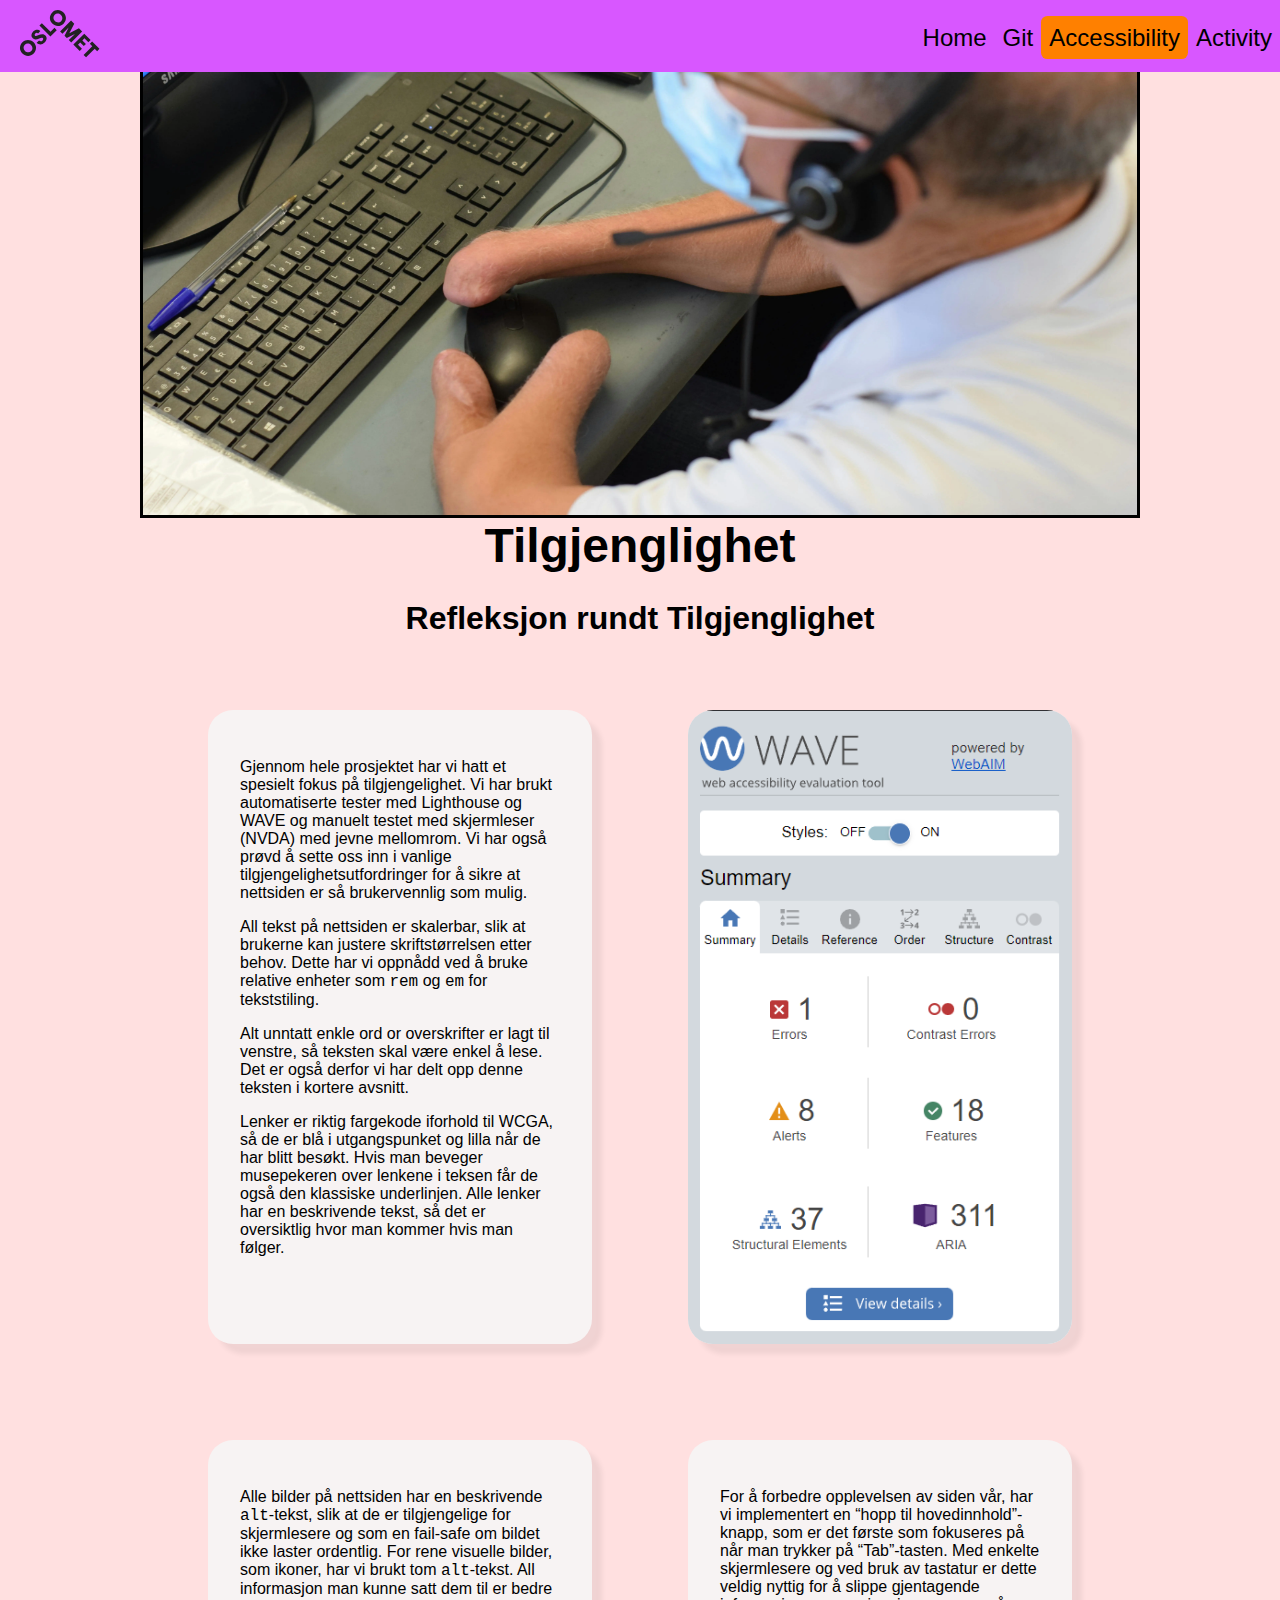
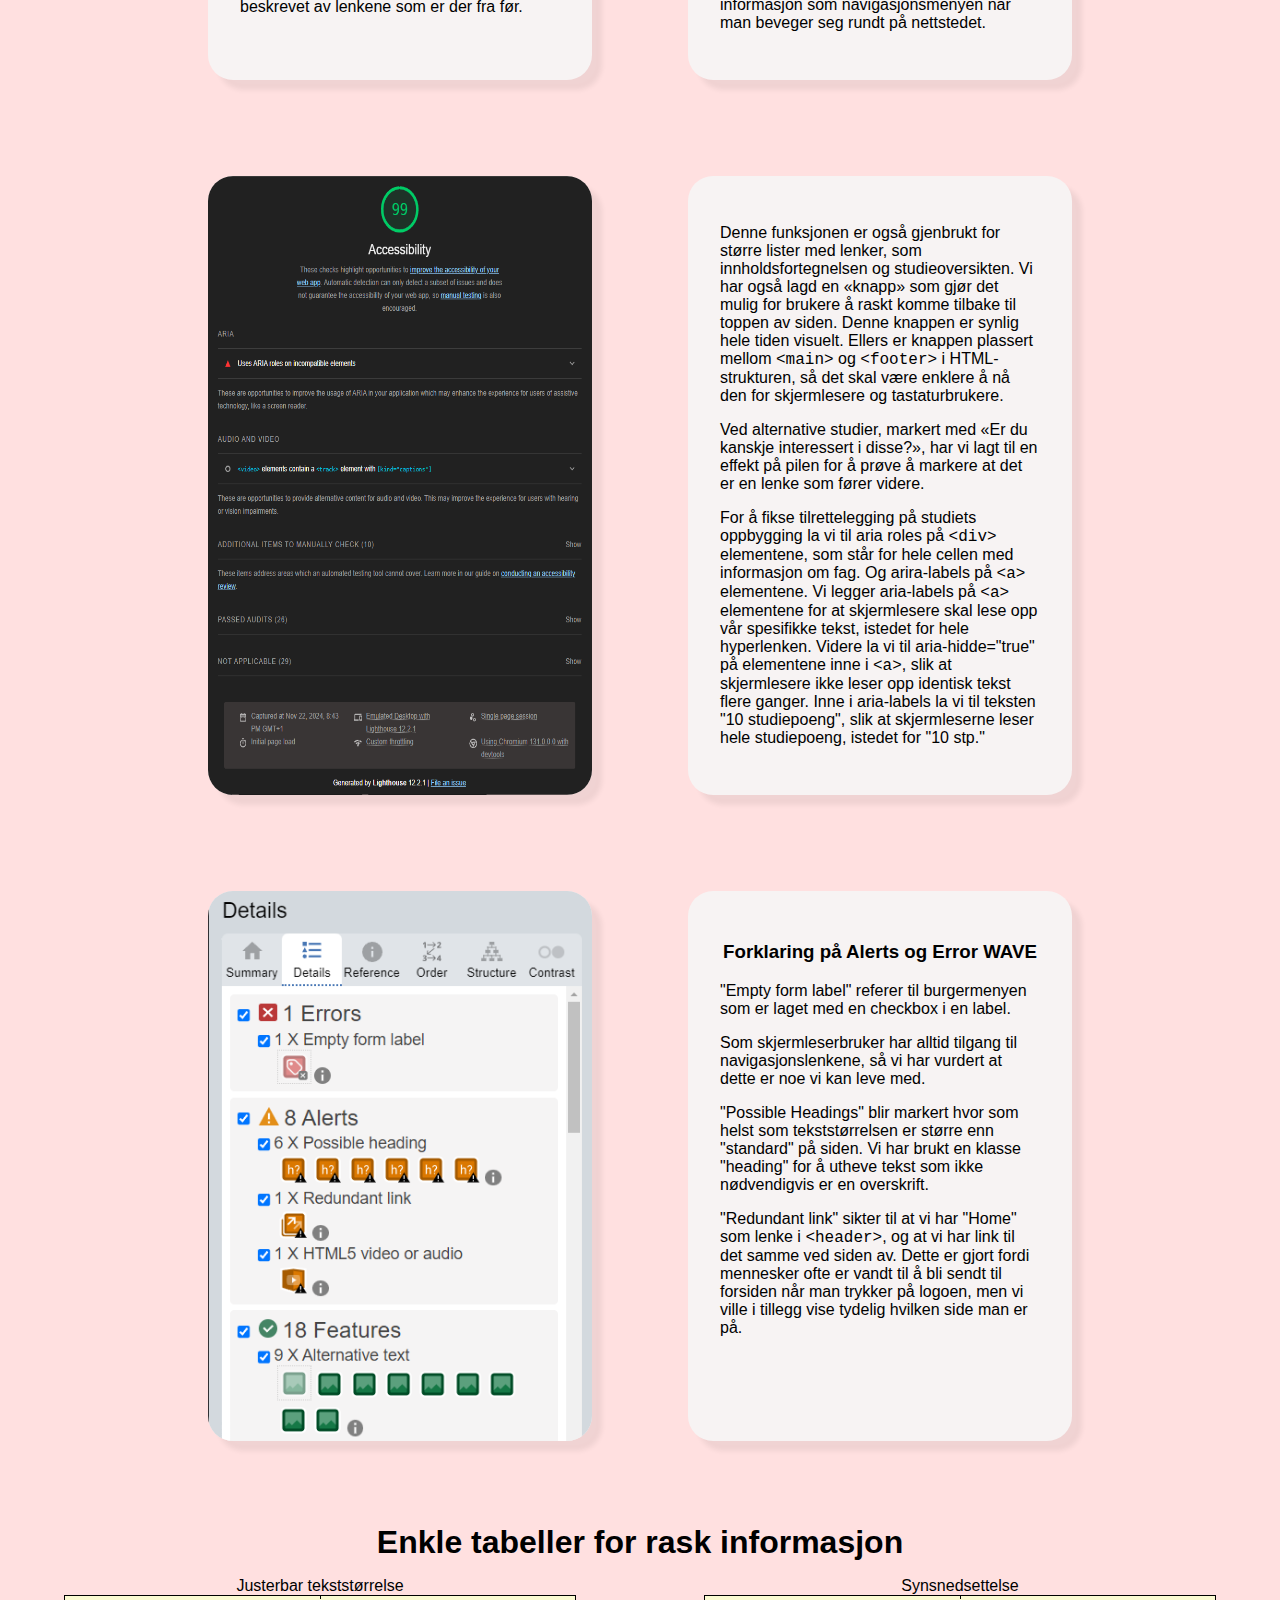
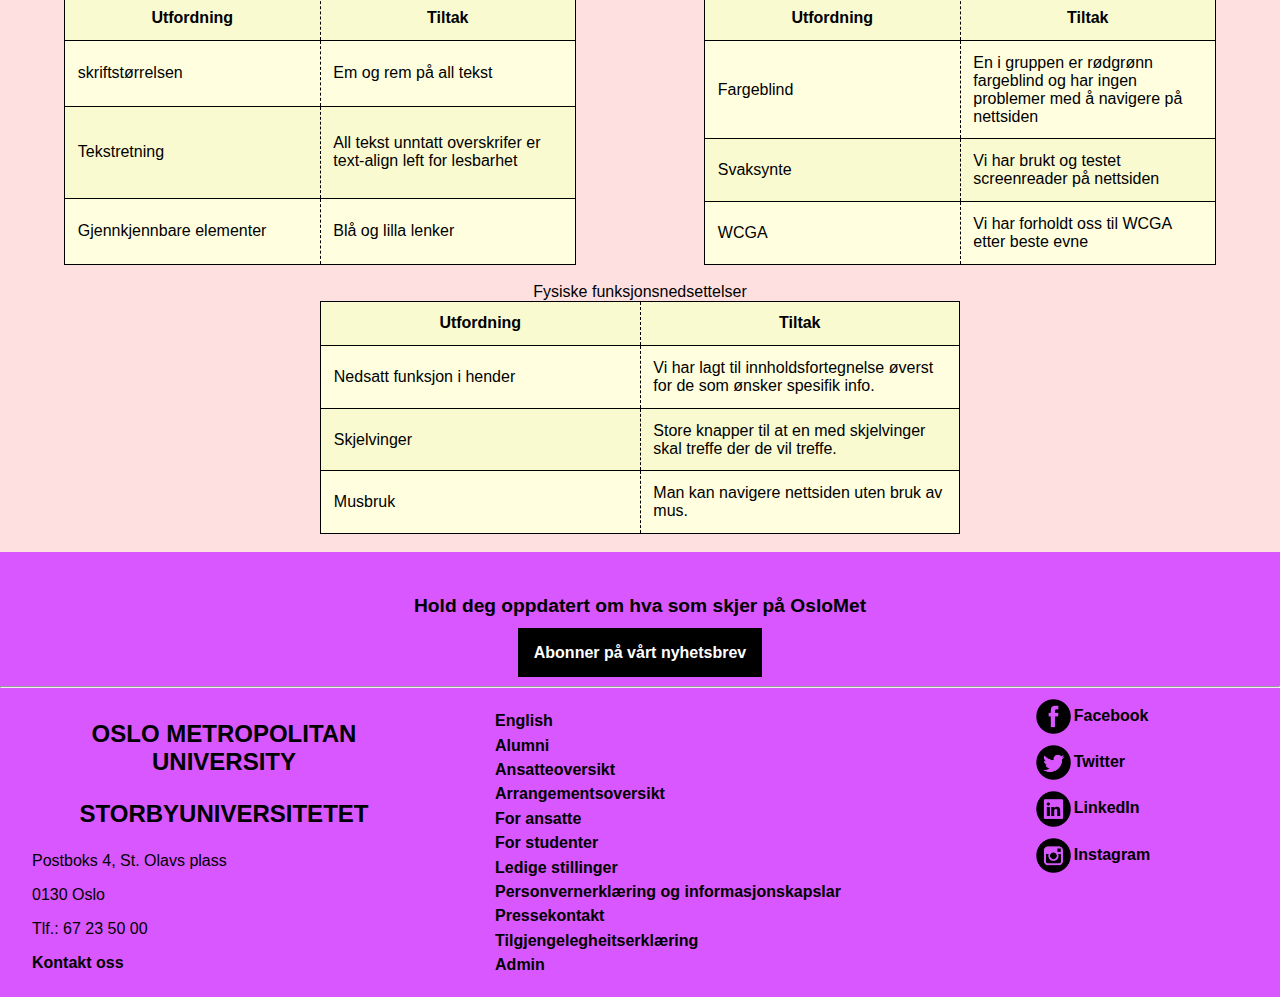
==== commit 94067997: "More detailed alt="" and other minor fixes" ====
--- a/accessibility.html
+++ b/accessibility.html
@@ -12,8 +12,8 @@
 <body>
     <header>
 
-        <!--for accesebility -->
-        <a class="skiplinklist" href="#main">Hopp til innhold</a>
+        <!--for accessibility -->
+        <a class="skip-link-list" href="#main">Hopp til innhold</a>
         
         <nav class="navbar">
             <!--oslomet logo white is clickable to home page-->
@@ -41,7 +41,8 @@
 
     <main id="main" tabindex=”-1″>
         <div class="colorbox"></div>
-        <img src="media/images/accessibility/accessibility.webp" width="250vw" class="firstmedia"
+            <!-- Image is CC0 -->
+        <img src="media/images/accessibility/accessibility.webp" width="250vw" class="first-media"
             alt="En person som har nedsatt funksjonsevne i hendene bruker en datamaskin">
         <h1>Tilgjenglighet</h1>
         <h2>Refleksjon rundt Tilgjenglighet</h2>
@@ -69,7 +70,7 @@
                 </p>
             </section>
 
-            <img width="50%" src="media/images/accessibility/wave.png" alt="Lighthouse screenshot" class="card card-img">
+            <img width="50%" src="media/images/accessibility/wave.png" alt="Skjembilde av Wave-analyse av indec.html med 1 error og 8 alerts" class="card card-img">
 
             <section class="card info-box">
                 <p> 
@@ -84,7 +85,7 @@
                     Med enkelte skjermlesere og ved bruk av tastatur er dette veldig nyttig for å slippe gjentagende informasjon som navigasjonsmenyen når man beveger seg rundt på nettstedet. 
                 </p>
             </section>
-            <img width="50%" src="media/images/accessibility/lighthouse.png" alt="WAVE screenshot" class="card card-img">
+            <img width="50%" src="media/images/accessibility/lighthouse.png" alt="Skjermbilde av Lighthouse-analyse av index.html. Scoren er 99." class="card card-img">
             <section class="card info-box">
                 <p>
                     Denne funksjonen er også gjenbrukt for større lister med lenker, som innholdsfortegnelsen og studieoversikten. 
@@ -100,7 +101,7 @@
                     Inne i aria-labels la vi til teksten "10 studiepoeng", slik at skjermleserne leser hele studiepoeng, istedet for "10 stp."
                   </p>
             </section>               
-            <img width="50%" src="media/images/accessibility/wavedetails.png" alt="WAVE screenshot" class="card card-img">
+            <img width="50%" src="media/images/accessibility/wavedetails.png" alt="Informasjon fra Wave-analysen vist tidligere. Problemene forklares i avsnittet nedenfor." class="card card-img">
             <section class="card info-box">
                 <h3>Forklaring på Alerts og Error WAVE</h3>
                 <p>"Empty form label" referer til burgermenyen som er laget med en checkbox i en label.</p>
@@ -232,10 +233,10 @@
             <!--Class for the social media links-->
             <ul class="sosiale">
                 <!--We got the social media icons from  Picons Social, a website where you can download free to use icons-->
-                <li><a href="https://www.facebook.com/oslomet/"><img src="media\images\shared\facebook-icon.png" width="40px" height="40px">Facebook</a></li>
-                <li><a href="https://twitter.com/oslomet"><img src="media\images\shared\twitter-icon.png" width="40px" height="40px">Twitter</a></li>
-                <li><a href="https://no.linkedin.com/school/oslomet/"><img src="media\images\shared\linkedin-icon.png" width="40px" height="40px">LinkedIn</a></li>
-                <li><a href="https://www.instagram.com/oslomet/?hl=nb"><img src="media\images\shared\instagram-icon.png" width="40px" height="40px">Instagram</a></li>
+                <li><a href="https://www.facebook.com/oslomet/"><img src="media\images\shared\facebook-icon.png" width="40px" height="40px" alt="">Facebook</a></li>
+                <li><a href="https://twitter.com/oslomet"><img src="media\images\shared\twitter-icon.png" width="40px" height="40px" alt="">Twitter</a></li>
+                <li><a href="https://no.linkedin.com/school/oslomet/"><img src="media\images\shared\linkedin-icon.png" width="40px" height="40px" alt="">LinkedIn</a></li>
+                <li><a href="https://www.instagram.com/oslomet/?hl=nb"><img src="media\images\shared\instagram-icon.png" width="40px" height="40px" alt="">Instagram</a></li>
             </ul>
         </article>
     </footer>
--- a/style/main.css
+++ b/style/main.css
@@ -45,6 +45,7 @@
 
 html {
     scroll-behavior: smooth;
+    background-color: var(--secondarycolor);
 }
 
 :root {
@@ -71,7 +72,6 @@
 body {
     margin: 0;
     padding: 0;
-    background-color: var(--secondarycolor);
     font-family: Arial, Helvetica, sans-serif;
     font-size: 1rem;
 }
@@ -221,17 +221,15 @@
     min-width: 350px;            
 }
 
-
-
-.pagenavigationsection {
+.page-navigation-section {
     display: flex;
     gap: 3rem;
     padding-top: 1rem;
     padding-bottom: 1rem;
 }
 
-.pagenavigation,
-.pagenavigation ul  {
+.page-navigation,
+.page-navigation ul  {
     border-left-width: 2px;
     border-left-style: solid;
     border-left-color: black;
@@ -242,7 +240,7 @@
 }
 
 
-.pagenavigation>li>a {
+.page-navigation>li>a {
     margin-top: 0.67em;
     margin-bottom: 0.67em;
     font-size: 1.5em;
@@ -250,10 +248,10 @@
     line-height: 2em;
 }
 
-.pagenavigation>li>ul>li {padding-bottom: 7px;}
-
-.pagenavigation>li>a::before,
-.pagenavigation ul li::before {content: "────";}
+.page-navigation>li>ul>li {padding-bottom: 7px;}
+
+.page-navigation>li>a::before,
+.page-navigation ul li::before {content: "────";}
 
 /* Class for containing the "Scroll up" button, setting the position to fixed in the corner */
 .scroll-top {
@@ -398,7 +396,7 @@
 
 
 /* -Media */
-.firstmedia {
+.first-media {
     margin-top: -12%;
     margin-left: auto;
     margin-right: auto;
@@ -426,7 +424,7 @@
     background-color: var(--secondarycolor);
 }
 
-.colorbox {
+.color-box {
     height: 15vmax;
     width: 100%;
     background-image: linear-gradient(var(--primarycolor), var(--secondarycolor));
@@ -450,7 +448,7 @@
 */
 
 /* -Index */
-a.skiplinklist {
+a.skip-link-list {
     position: absolute;
     z-index: -10;
     overflow: hidden;
@@ -463,8 +461,8 @@
     background-color: var(--black);
 }
 
-a.skiplinklist:focus,
-a.skiplinklist:active {
+a.skip-link-list:focus,
+a.skip-link-list:active {
     z-index: 10;
     overflow: auto;
 }
@@ -593,14 +591,14 @@
 
 .year-wrapper {
     display: grid;
-    grid-template-rows: 20vw 2vw 20vw 2vw;
+    grid-template-rows: 22vw 5vw 22vw 4vw;
     justify-items: center;
     margin-top: 10px;
 }
 
 .semester-wrapper {
     display: grid;
-    grid-template-rows: 9vw 0.5vw 9vw;
+    grid-template-rows: 11vw 0.5vw 11vw 1vw;
     grid-template-columns: 8vh 18vh 18vh 18vh 18vh 20vh 20vh;
     grid-gap: 0.5vw;
     align-items: center;
@@ -776,21 +774,21 @@
 
 /*activityFooter klassen er laget spesefikt for Activity-pagen, slik at footeren skiller seg ut fra de andre sidene og bedre matcher temaet til siden.*/
 /* Makes paragraphs in footer bigger and more like a title */
-.activityFooter p {
+.activity-footer p {
     padding: 0.5rem;
     font-size: larger;
     font-weight: 600;
 }
 
 /* Makes the link appear as a button */
-.activityFooter a {
+.activity-footer a {
     padding: 1rem;
     color: white;
     background-color: var(--black);
 }
 
 /* Changes the apperance of the activityFooter, and makes the text aligned to the center*/
-.activityFooter {
+.activity-footer {
     padding: 7px;
     text-align: center;
     background-color: lightgrey;
@@ -865,12 +863,12 @@
     color: var(--white);
 }
 
-/* on hover burgermenu item in activity change color, but not logo ass it should not have hover effect */
+/* targets only the menu -> change background color on items when hovered*/
 .navbar-activity .navlist:hover:not(.active, .logo-a, .hamburger-toggle-container) {
     background-color: hsl(0, 1%, 32%);
 }
 
-/* when burger menu button clicked changes the menu element to show/expand */
+/* buger menu expands when toggled*/
 .activity-header #burger-toggle:checked~.menu li {
     position: relative;
     transition-duration: 0.3s;
@@ -1040,7 +1038,7 @@
         padding-left: 0;
     }
 
-    .skiplinklist{
+    .skip-link-list{
         overflow: hidden;
         display: none;
     }
@@ -1049,6 +1047,7 @@
         width: 80%;
         margin: 6px;
     }
+    .card-img{margin: 6px;}
 
     .footer-top {
         grid-row: 1;
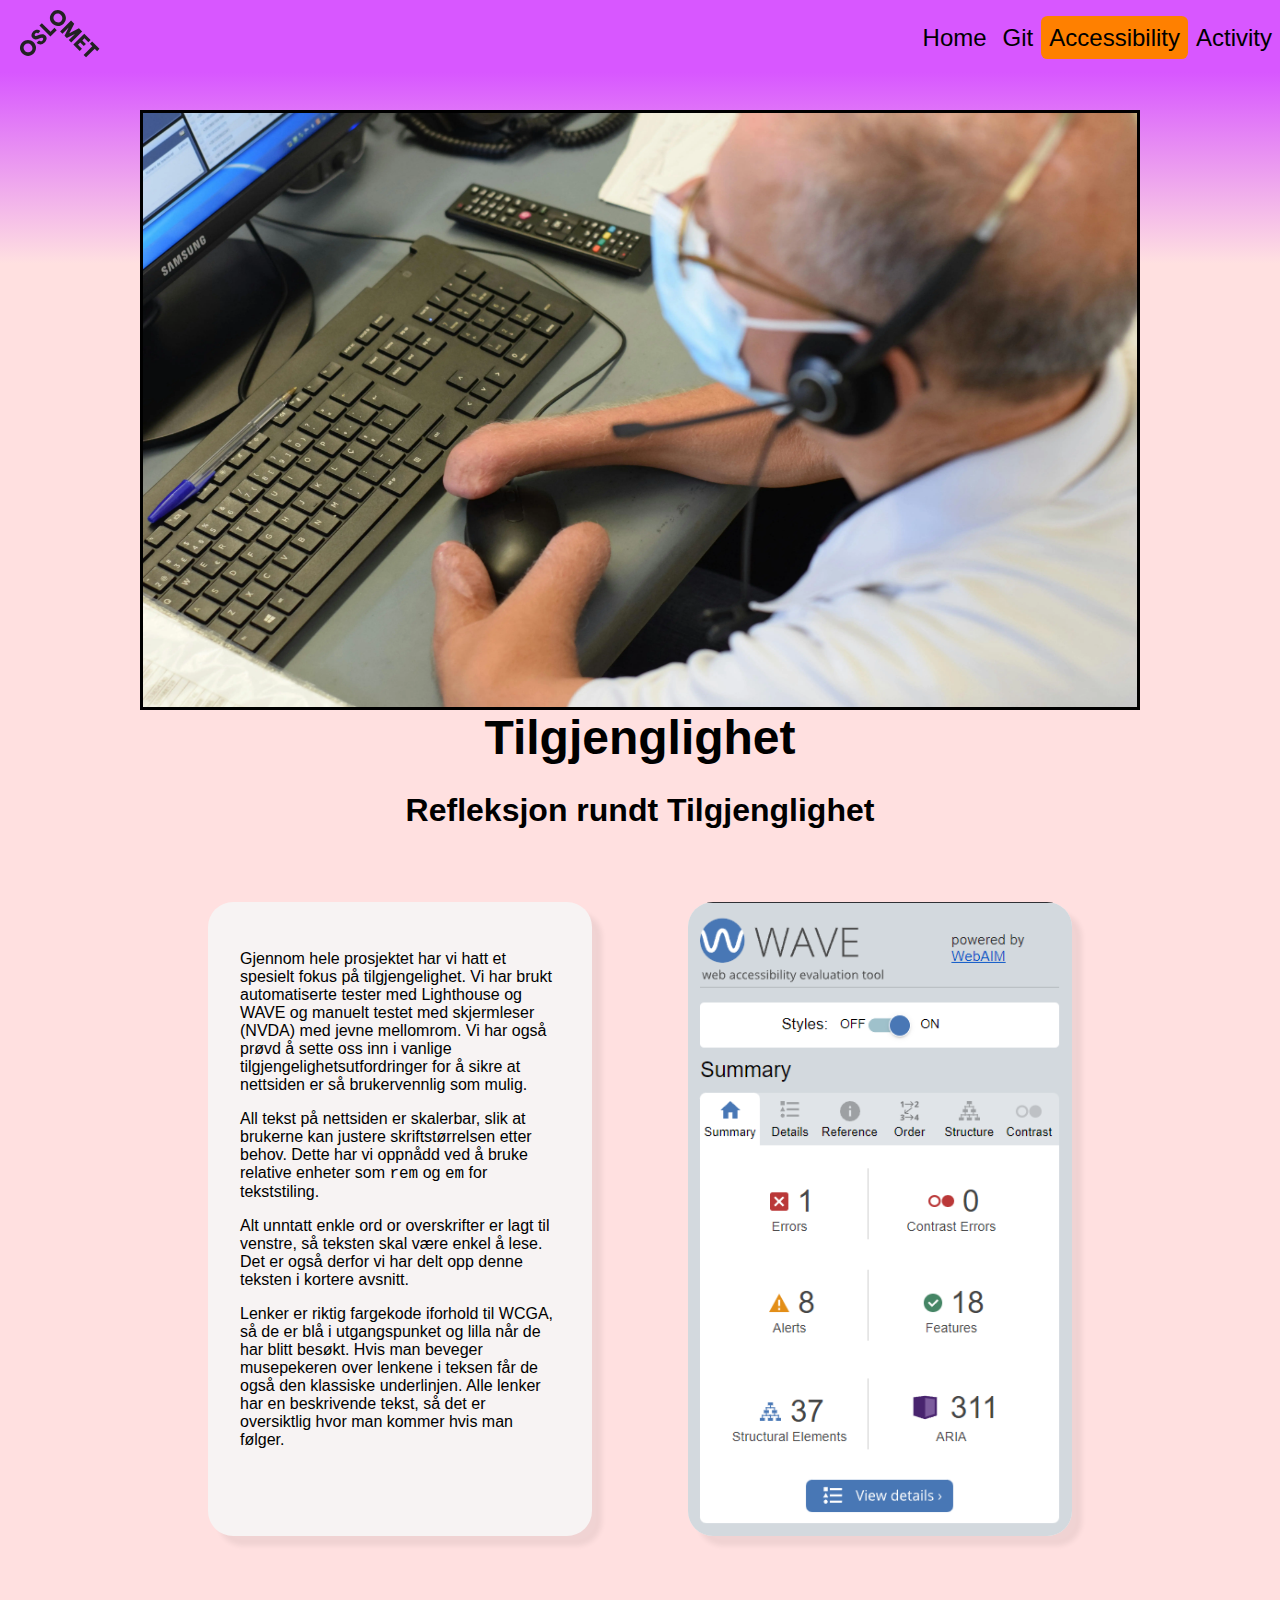
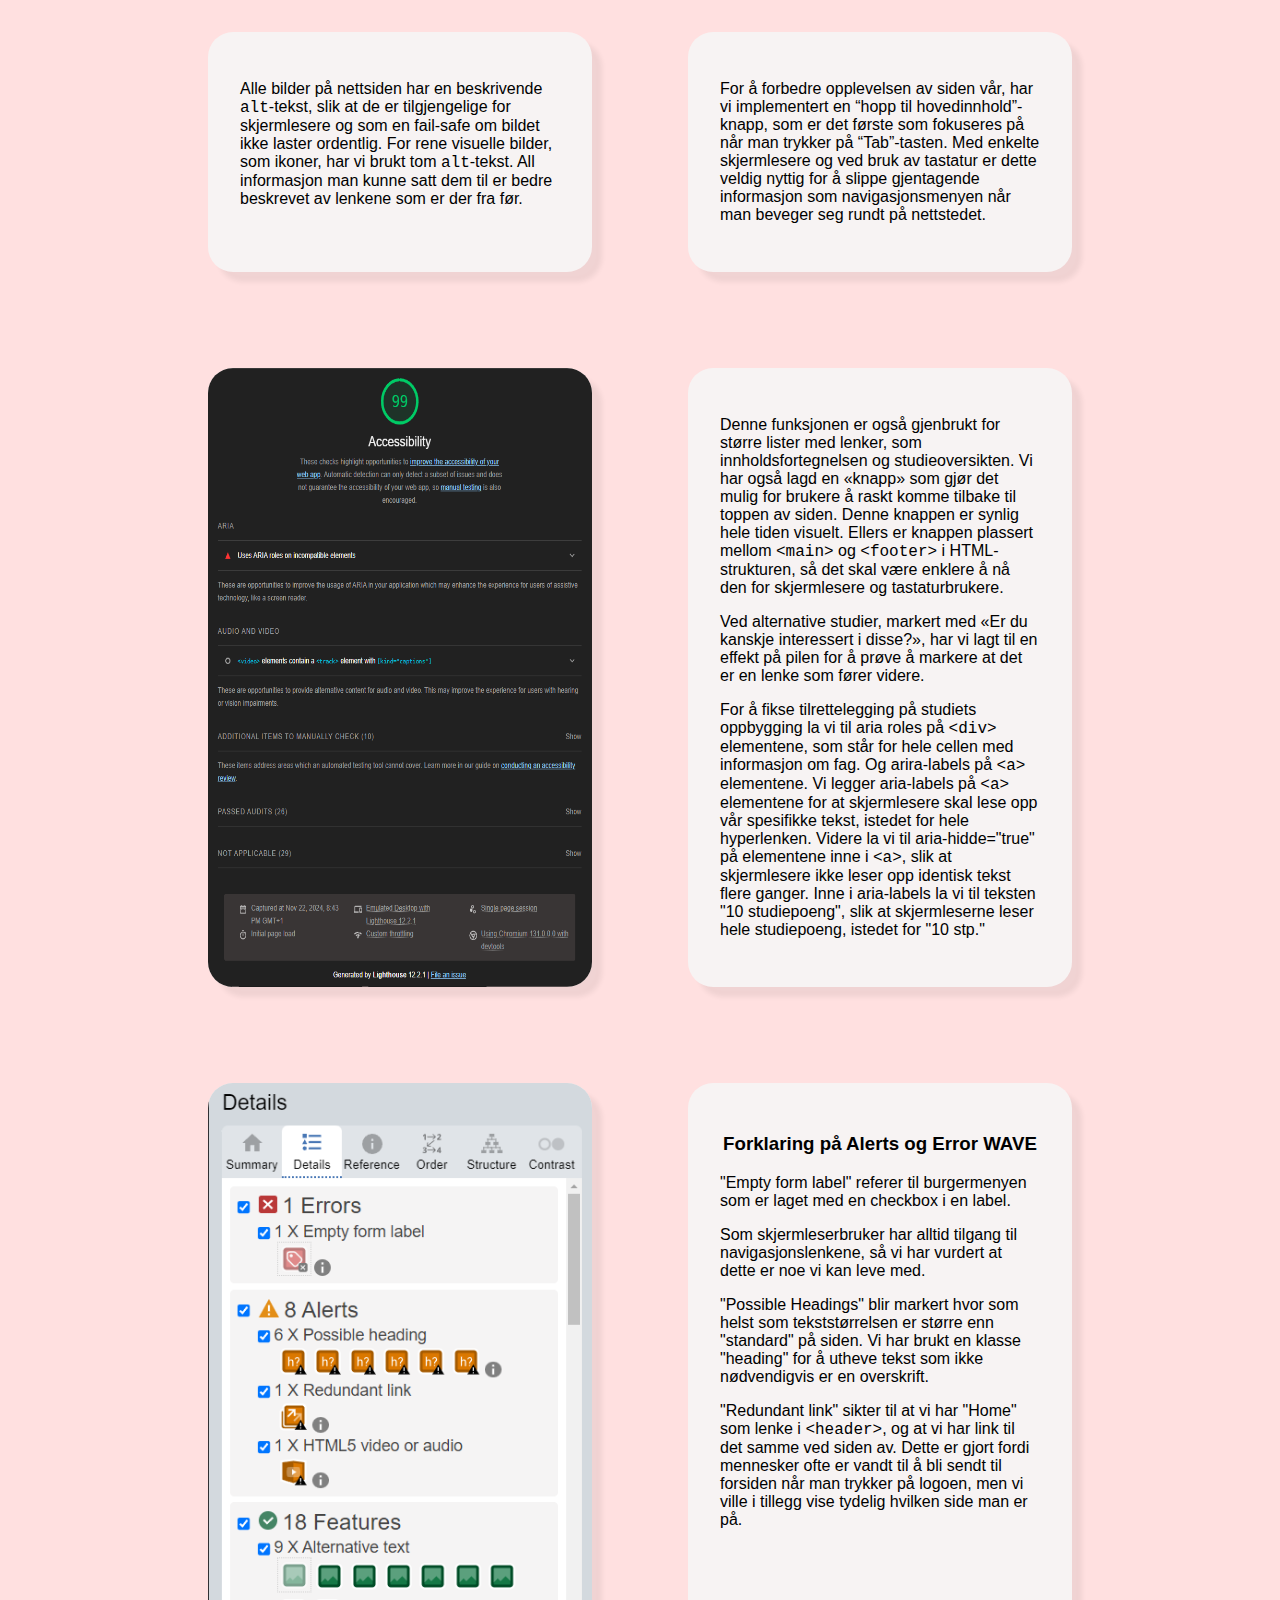
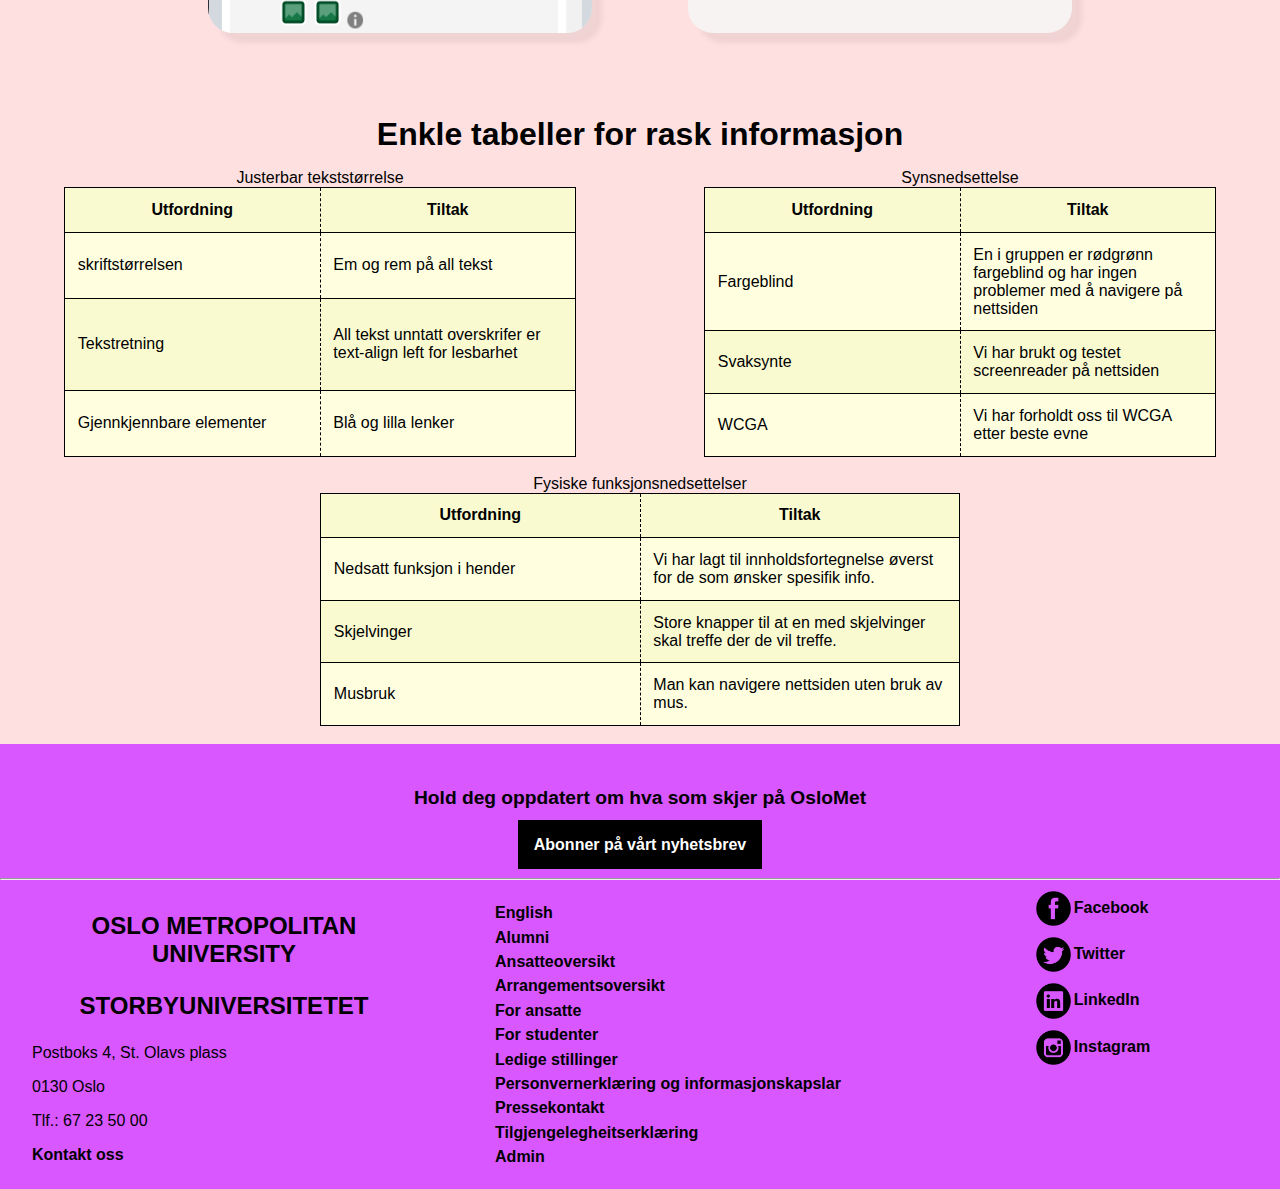
==== commit 897be221: "OOPS" ====
--- a/accessibility.html
+++ b/accessibility.html
@@ -40,7 +40,7 @@
     </header>
 
     <main id="main" tabindex=”-1″>
-        <div class="colorbox"></div>
+        <div class="color-box"></div>
             <!-- Image is CC0 -->
         <img src="media/images/accessibility/accessibility.webp" width="250vw" class="first-media"
             alt="En person som har nedsatt funksjonsevne i hendene bruker en datamaskin">
--- a/style/main.css
+++ b/style/main.css
@@ -1,32 +1,27 @@
 /* CSS STRUCTURE
 
-    REMEMBER TO ADD SPECIFIC LINES TO FIND EACH SEGMENT
-
-    General Styles 1-1
-        Format 1-1
-        Text 1-1
-        Table 1-1
-    Site Wide 1-1
-        Utilities 1-1
-        Header 1-1
-        Body 1-1
-        Footer 1-1
-        Media 1-1
-    Page Specific 1-1
-        Index 1-1
-        Accessibility 1-1
-        Git 1-1
-        Activity 1-1
-    Media Queries 1-1
-        Thin Screen 1-1
-            Site Wide 1-1
-            Index 1-1
-
-        Ultrawide 1-1
+    Line numbers || Section name
+
+    28-169 || General Styles 
+        41-86 | Format 
+        88-137 | Text 
+        139-167 | Table 
+    171-425 || Site Wide 
+        187-270 | Utilities 
+        272-312 | Header 
+        314-329 | Body 
+        331-405 | Footer 
+        407-422 | Media  
+    427-927 || Page Specific 
+        442-729 | Index
+        731-750 | Accessibility
+        752-757 | Git 
+        759-924 | Activity  
+    929-1247 || Media Queries 
 */
 
-/* notater for sorterting 
-cards for sitewide */
+
+
 
 /* Ascii art made big enough to read in the editor minimap */
 
@@ -39,8 +34,10 @@
 | | \_  )| (      | | \   || (      | (\ (   | (   ) || |              ) |   | |      ) (   | |      | (            ) |
 | (___) || (____/\| )  \  || (____/\| ) \ \__| )   ( || (____/\  /\____) |   | |      | |   | (____/\| (____/\/\____) |
 (_______)(_______/|/    )_)(_______/|/   \__/|/     \|(_______/  \_______)   )_(      \_/   (_______/(_______/\_______) 
-Format 1-1
-Text   1-1    */
+Format 41-86
+Text 88-137
+Table 149-167 */
+
 /*  -Format */
 
 html {
@@ -180,11 +177,11 @@
       ) |   | |      | |   | (        | || || |   | |   | |   ) || (      
 /\____) |___) (___   | |   | (____/\  | () () |___) (___| (__/  )| (____/\
 \_______)\_______/   )_(   (_______/  (_______)\_______/(______/ (_______/
-Utilities 1-1
-Header 1-1
-Body 1-1
-Footer 1-1
-Media 1-1                                                                          
+Utilities 187-270
+Header 272-312
+Body 314-329
+Footer 331-405
+Media 407-422                                                                         
 */
 
 /* -Utilities */
@@ -272,7 +269,6 @@
     background-color: hsl(240, 100%, 50%);
 }
 
-
 /* -Header */
 /*color on header, but not on activity since activity should be see throu*/
 header:not(.activity-header) {
@@ -315,8 +311,24 @@
     height: 3rem;
 }
 
-
-/* -Footer START*/
+/* -Body */
+.section-primary-color {
+    width: 100%;
+    background-color: var(--primarycolor);
+}
+
+.section-secondary-color {
+    width: 100%;
+    background-color: var(--secondarycolor);
+}
+
+.color-box {
+    height: 15vmax;
+    width: 100%;
+    background-image: linear-gradient(var(--primarycolor), var(--secondarycolor));
+}
+
+/* -Footer */
 footer {
     /* Makes it so that the footer reaches all the way to the bottom of the screen */
     bottom: 0px;
@@ -391,9 +403,6 @@
     padding: 2%;
     vertical-align: middle;
 }
-
-/* -Footer END*/
-
 
 /* -Media */
 .first-media {
@@ -413,23 +422,6 @@
 }
 
 
-/* -Body */
-.section-primary-color {
-    width: 100%;
-    background-color: var(--primarycolor);
-}
-
-.section-secondary-color {
-    width: 100%;
-    background-color: var(--secondarycolor);
-}
-
-.color-box {
-    height: 15vmax;
-    width: 100%;
-    background-image: linear-gradient(var(--primarycolor), var(--secondarycolor));
-}
-
 /* ────────────────────────────────────────────────────────────── */
 
 /* || Page Specific
@@ -441,10 +433,10 @@
 | (      | (   ) || | \_  )| (              ) || (      | (      | |         | |   | (         | |   | |      
 | )      | )   ( || (___) || (____/\  /\____) || )      | (____/\| (____/\___) (___| )      ___) (___| (____/\
 |/       |/     \|(_______)(_______/  \_______)|/       (_______/(_______/\_______/|/       \_______/(_______/
-Index 1-1
-Accessibility 1-1
-Git 1-1
-Activity 1-1                                                                                                               
+Index 442-729
+Accessibility 731-750
+Git 752-757
+Activity 759-924                                                                                                               
 */
 
 /* -Index */
@@ -934,7 +926,7 @@
 
 /* ────────────────────────────────────────────────────────────── */
 
-/* || MEDIA QUERIES 
+/* || Media Queries 
  _______  _______  ______  _________ _______    _______           _______  _______ _________ _______  _______ 
 (       )(  ____ \(  __  \ \__   __/(  ___  )  (  ___  )|\     /|(  ____ \(  ____ )\__   __/(  ____ \(  ____ \
 | () () || (    \/| (  \  )   ) (   | (   ) |  | (   ) || )   ( || (    \/| (    )|   ) (   | (    \/| (    \/
@@ -942,10 +934,7 @@
 | |(_)| ||  __)   | |   | |   | |   |  ___  |  | |   | || |   | ||  __)   |     __)   | |   |  __)   (_____  )
 | |   | || (      | |   ) |   | |   | (   ) |  | | /\| || |   | || (      | (\ (      | |   | (            ) |
 | )   ( || (____/\| (__/  )___) (___| )   ( |  | (_\ \ || (___) || (____/\| ) \ \_____) (___| (____/\/\____) |
-|/     \|(_______/(______/ \_______/|/     \|  (____\/_)(_______)(_______/|/   \__/\_______/(_______/\_______)
-
-Thin Screen 1-1
-Ultrawide 1-1                                                                                              
+|/     \|(_______/(______/ \_______/|/     \|  (____\/_)(_______)(_______/|/   \__/\_______/(_______/\_______)                                                                                           
 */
 
 
@@ -1021,7 +1010,7 @@
     }
 
     /*make the 2 pagenav be under eachother when too small screen*/
-    .pagenavigationsection{
+    .page-navigation-section{
         flex-direction: column;
         gap: 0;
         margin-left: 13vw;
